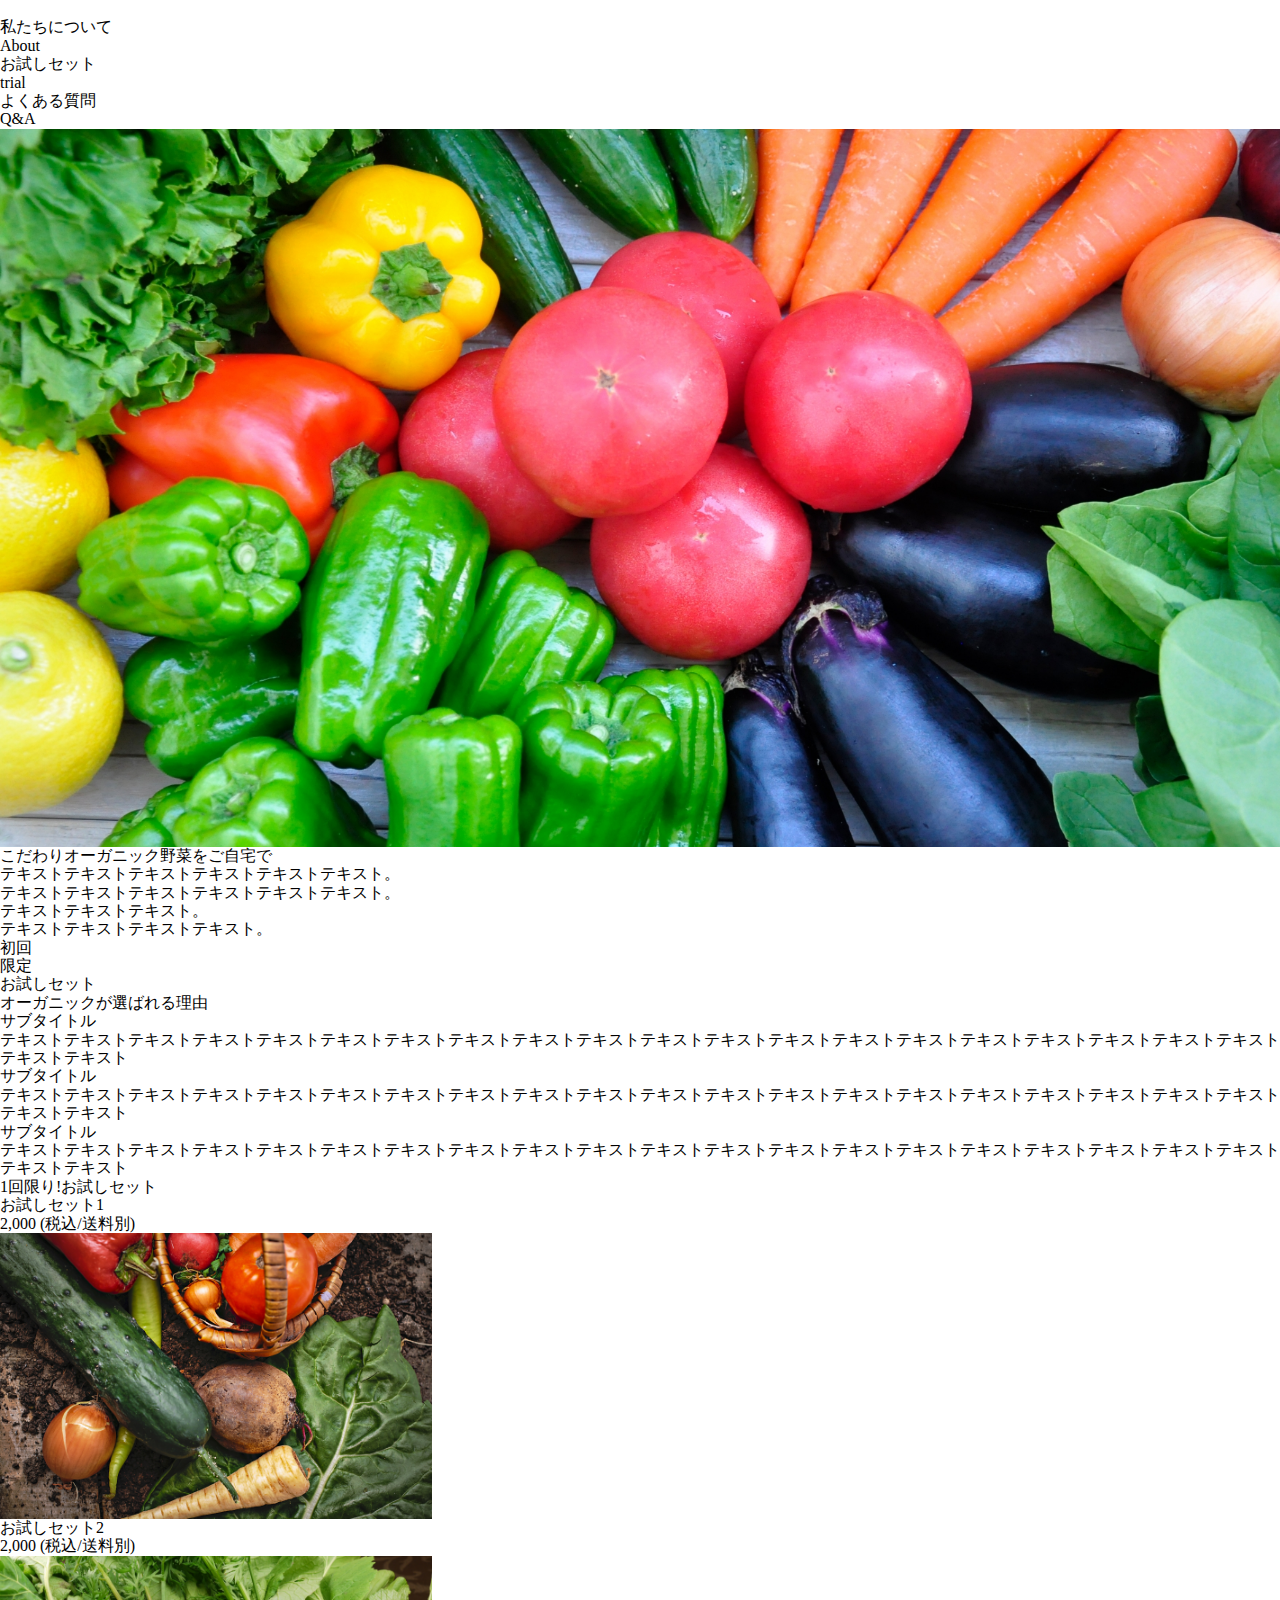
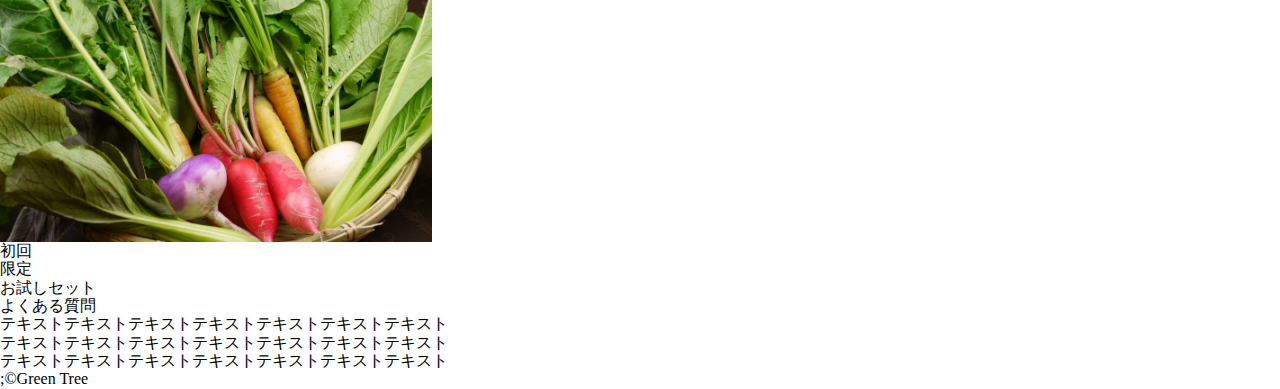
==== GREENTREE/index.html @ c0031278 "Revert "Revert "Revert "cssの大枠"""" ====
<!DOCTYPE html>
<html lang="ja">
<head>
  <meta charset="UTF-8">
  <meta name="viewport" content="width=device-width, initial-scale=1.0">
  <title>GREEN TREE</title>
  <link href="https://fonts.googleapis.com/css2?family=Noto+Serif+JP:wght@500;700&display=swap" rel="stylesheet">
  <link rel="icon" href="./img/favicon.ico">
  <link rel="stylesheet" href="css/reset.css">
  <link rel="stylesheet" href="css/style.css">
</head>
<body>
  <header>
    <div class="logo">
      <a href=""><img src="./img/favicon.ico" alt=""></a>
    </div>
    <nav class="header-nav">
      <ul>
        <li>
          <a href="">
            <p>私たちについて</p>
            <p>About</p>
        </a>
        </li>
        <li>
          <a href="">
            <p>お試しセット</p>
            <p>trial</p>
        </a>
        </li>
        <li>
          <a href="">
            <p>よくある質問</p>
            <p>Q&A</p>
        </a>
        </li>
      </ul>
    </nav>
  </header>
  <main>
    <section class="kv">
      <div class="kv-img">
        <img src="./img/kv.png" alt="">
        <h1>こだわりオーガニック野菜をご自宅で</h1>
      </div>
    </section>

    <section class="about">
      <p>テキストテキストテキストテキストテキストテキスト。
        <br>
        テキストテキストテキストテキストテキストテキスト。
        <br>
        テキストテキストテキスト。
        <br>
        テキストテキストテキストテキスト。
      </p>
      <div class="form-btn">
        <p>
          初回
          <br>
          限定
        </p>
        <p>
          お試しセット
        </p>
      </div>
    </section>

    <section class="detail">
      <h2 class="section-title">
        オーガニックが選ばれる理由
      </h2>
      <ol>
        <li>
          <h3>サブタイトル</h3>
          <p>テキストテキストテキストテキストテキストテキストテキストテキストテキストテキストテキストテキストテキストテキストテキストテキストテキストテキストテキストテキストテキストテキスト</p>
        </li>
        <li>
          <h3>サブタイトル</h3>
          <p>テキストテキストテキストテキストテキストテキストテキストテキストテキストテキストテキストテキストテキストテキストテキストテキストテキストテキストテキストテキストテキストテキスト</p>
        </li>
        <li>
          <h3>サブタイトル</h3>
          <p>テキストテキストテキストテキストテキストテキストテキストテキストテキストテキストテキストテキストテキストテキストテキストテキストテキストテキストテキストテキストテキストテキスト</p>
        </li>
      </ol>
    </section>

    <section class="trial">
      <h2 class="section-title">
        1回限り!お試しセット
      </h2>
      <ul>
        <li>
          <div>お試しセット1</div>
          <p>2,000 (税込/送料別)</p>
          <img src="./img/set.png" alt="">
        </li>
        <li>
          <div>お試しセット2</div>
          <p>2,000 (税込/送料別)</p>
          <img src="./img/set2.png" alt="">
        </li>
      </ul>
      <div class="form-btn">
        <p>
          初回
          <br>
          限定
        </p>
        <p>
          お試しセット
        </p>
      </div>

    </section>

    <section class="question">
      <h2 class="section-title">
        よくある質問
      </h2>
      <div class="contact">
        テキストテキストテキストテキストテキストテキストテキスト
      </div>
      <div class="contact">
        テキストテキストテキストテキストテキストテキストテキスト
      </div>
      <div class="contact">
        テキストテキストテキストテキストテキストテキストテキスト
      </div>

    </section>
  </main>
  <footer>
    <p>;&copyGreen Tree</p>
  </footer>

  <script src="js/script.js"></script>
</body>
</html>
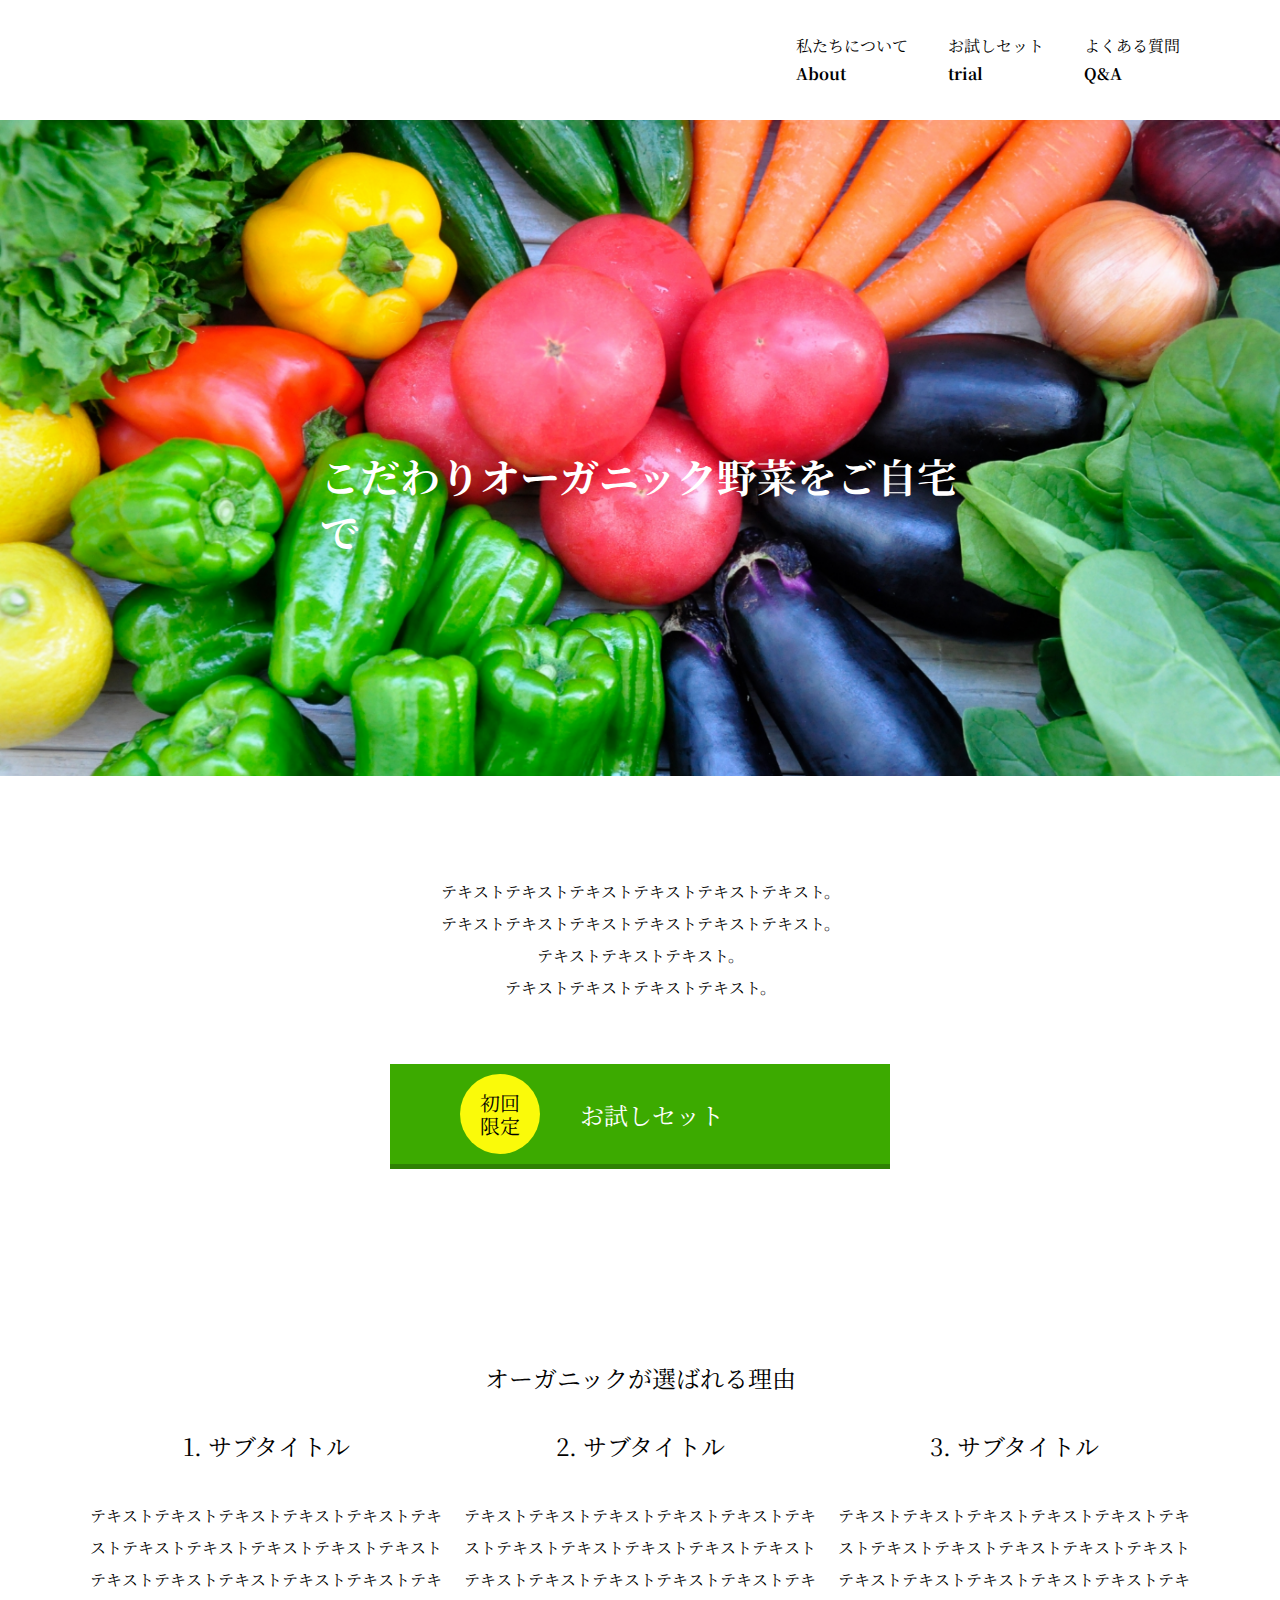
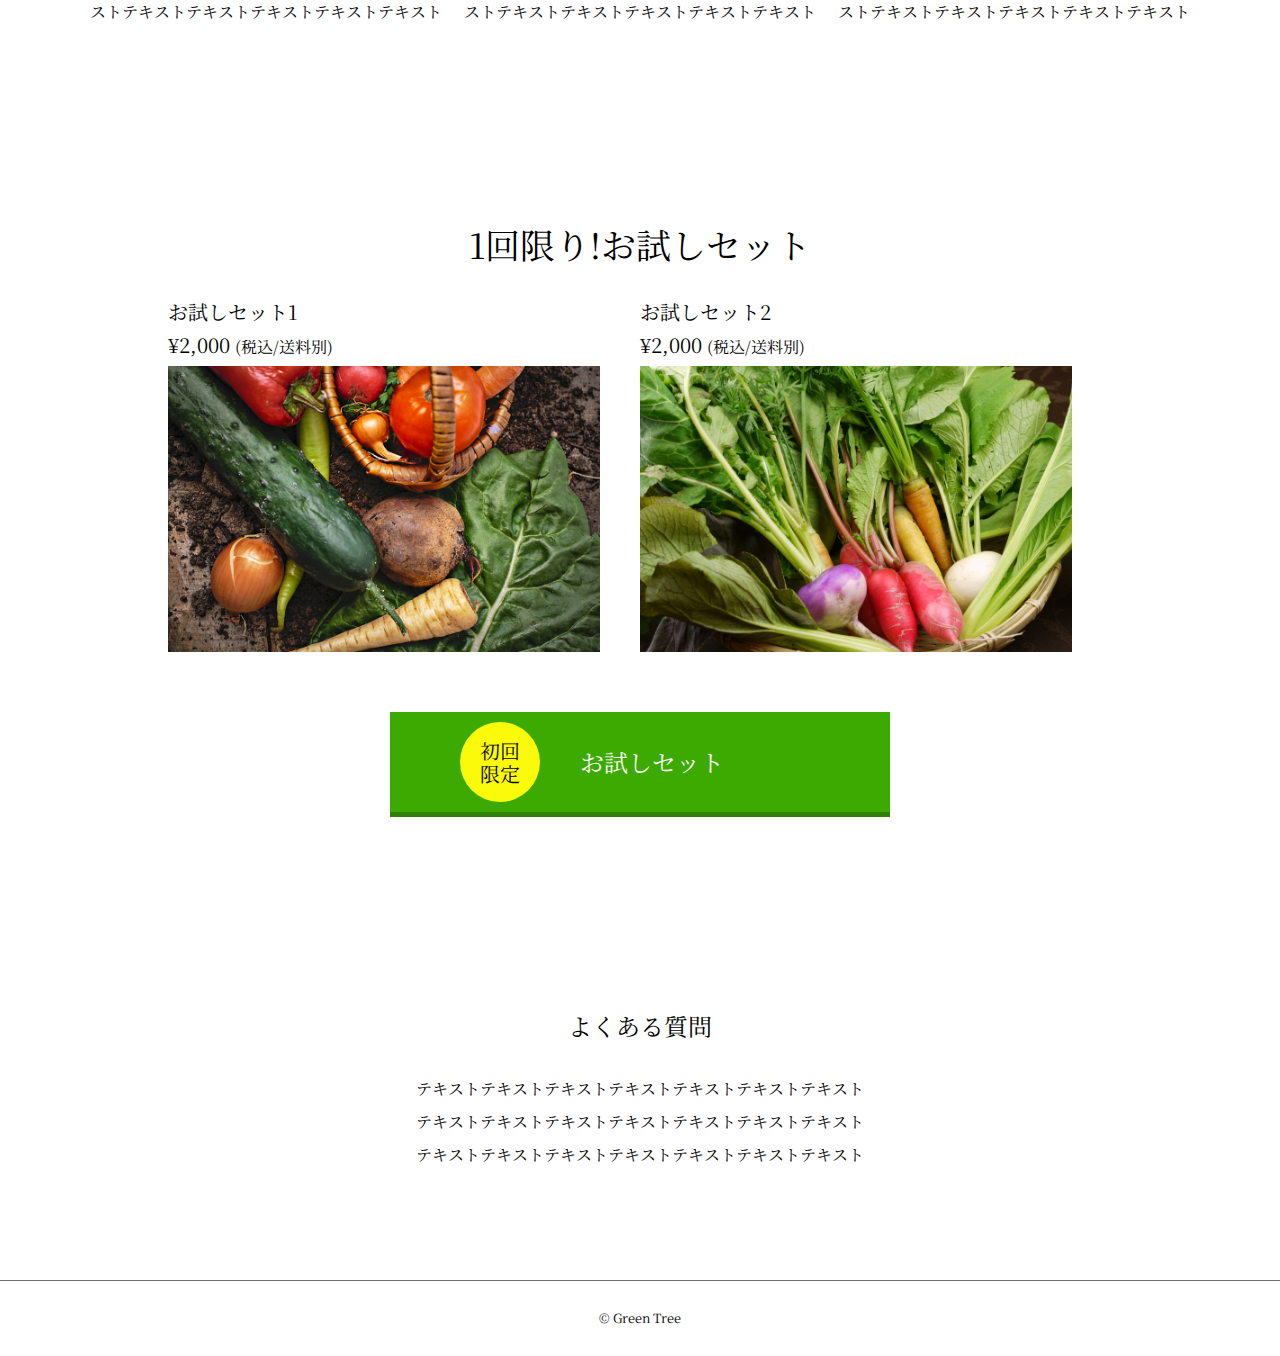
==== commit 1154bfae: "Revert "Revert "cssの大枠""" ====
--- a/GREENTREE/index.html
+++ b/GREENTREE/index.html
@@ -10,43 +10,47 @@
   <link rel="stylesheet" href="css/style.css">
 </head>
 <body>
-  <header>
-    <div class="logo">
-      <a href=""><img src="./img/favicon.ico" alt=""></a>
+  <header class="header" >
+    <div class="header-logo">
+      <a href="#"><img src="./img/favicon.ico" alt=""></a>
     </div>
     <nav class="header-nav">
-      <ul>
-        <li>
-          <a href="">
-            <p>私たちについて</p>
-            <p>About</p>
+      <ul class="header-nav-list">
+        <li class="header-nav-item">
+          <a href="#about">
+            <div class="header-nav-item-title">
+              私たちについて
+              <p>About</p>
+            </div>
+          </a>
+        </li>
+        <li class="header-nav-item">
+          <a href="#">
+            <div class="header-nav-item-title">
+              お試しセット
+              <p>trial</p>
+            </div>
         </a>
         </li>
-        <li>
+        <li class="header-nav-item">
           <a href="">
-            <p>お試しセット</p>
-            <p>trial</p>
-        </a>
-        </li>
-        <li>
-          <a href="">
-            <p>よくある質問</p>
-            <p>Q&A</p>
+            <div class="header-nav-item-title">
+              よくある質問
+              <p>Q&A</p>
+            </div>
         </a>
         </li>
       </ul>
     </nav>
   </header>
   <main>
-    <section class="kv">
-      <div class="kv-img">
-        <img src="./img/kv.png" alt="">
-        <h1>こだわりオーガニック野菜をご自宅で</h1>
-      </div>
-    </section>
+    <div class="kv">
+      <img src="./img/kv.png" alt="">
+      <h1>こだわりオーガニック野菜をご自宅で</h1>
+    </div>
 
     <section class="about">
-      <p>テキストテキストテキストテキストテキストテキスト。
+      <p class="about-text">テキストテキストテキストテキストテキストテキスト。
         <br>
         テキストテキストテキストテキストテキストテキスト。
         <br>
@@ -55,14 +59,16 @@
         テキストテキストテキストテキスト。
       </p>
       <div class="form-btn">
-        <p>
-          初回
-          <br>
-          限定
-        </p>
-        <p>
+        <div class="form-btn-circle">
+          <p>
+            初回
+            <br>
+            限定
+          </p>
+        </div>
+        <span>
           お試しセット
-        </p>
+        </span>
       </div>
     </section>
 
@@ -70,16 +76,16 @@
       <h2 class="section-title">
         オーガニックが選ばれる理由
       </h2>
-      <ol>
-        <li>
+      <ol class="detail-list">
+        <li class="detail-item">
           <h3>サブタイトル</h3>
           <p>テキストテキストテキストテキストテキストテキストテキストテキストテキストテキストテキストテキストテキストテキストテキストテキストテキストテキストテキストテキストテキストテキスト</p>
         </li>
-        <li>
+        <li class="detail-item">
           <h3>サブタイトル</h3>
           <p>テキストテキストテキストテキストテキストテキストテキストテキストテキストテキストテキストテキストテキストテキストテキストテキストテキストテキストテキストテキストテキストテキスト</p>
         </li>
-        <li>
+        <li class="detail-item">
           <h3>サブタイトル</h3>
           <p>テキストテキストテキストテキストテキストテキストテキストテキストテキストテキストテキストテキストテキストテキストテキストテキストテキストテキストテキストテキストテキストテキスト</p>
         </li>
@@ -90,27 +96,29 @@
       <h2 class="section-title">
         1回限り!お試しセット
       </h2>
-      <ul>
-        <li>
+      <ul class="trial-list">
+        <li class="trial-item">
           <div>お試しセット1</div>
-          <p>2,000 (税込/送料別)</p>
+          <p>2,000 <span>(税込/送料別)</span></p>
           <img src="./img/set.png" alt="">
         </li>
-        <li>
+        <li class="trial-item">
           <div>お試しセット2</div>
-          <p>2,000 (税込/送料別)</p>
+          <p>2,000 <span>(税込/送料別)</span></p>
           <img src="./img/set2.png" alt="">
         </li>
       </ul>
       <div class="form-btn">
-        <p>
-          初回
-          <br>
-          限定
-        </p>
-        <p>
+        <div class="form-btn-circle">
+          <p>
+            初回
+            <br>
+            限定
+          </p>
+        </div>
+        <span>
           お試しセット
-        </p>
+        </span>
       </div>
 
     </section>
@@ -119,20 +127,20 @@
       <h2 class="section-title">
         よくある質問
       </h2>
-      <div class="contact">
+      <div class="question-contact">
         テキストテキストテキストテキストテキストテキストテキスト
       </div>
-      <div class="contact">
+      <div class="question-contact">
         テキストテキストテキストテキストテキストテキストテキスト
       </div>
-      <div class="contact">
+      <div class="question-contact">
         テキストテキストテキストテキストテキストテキストテキスト
       </div>
 
     </section>
   </main>
-  <footer>
-    <p>;&copyGreen Tree</p>
+  <footer class="footer">
+    <small class="footer-copy">&copy; Green Tree</small>
   </footer>
 
   <script src="js/script.js"></script>
--- a/GREENTREE/css/style.css
+++ b/GREENTREE/css/style.css
@@ -0,0 +1,205 @@
+* {
+  box-sizing: border-box;
+}
+
+html {
+font-size: 62.5%;
+}
+
+body {
+  font-size: 1.6rem;
+  font-family: 'Noto Serif JP', serif;
+}
+
+h1 {
+  font-size: 40px;
+  font-weight: 700;
+}
+
+h2,h3 {
+  font-size: 24px;
+}
+
+img {
+  width: 100%;
+  vertical-align: bottom;
+}
+
+a:hover {
+    transition: 0.5s ;
+}
+
+header, .kv {
+  width: 100vw;
+}
+
+section {
+  max-width: 1140px;
+  padding: 0 20px 100px;
+  margin: 0 auto;
+}
+
+.section-title {
+  margin: 100px auto 40px;
+  font-size: 2.4rem;
+  text-align: center;
+}
+
+/* ヘッダー */
+
+.header {
+  /* position: fixed; */
+  top: 0;
+  left: 0;
+  z-index: 10;
+  background-color: #fff;
+  display: flex;
+  justify-content: space-between;
+  align-items: center;
+  height: 120px;
+  padding: 0 60px;
+}
+
+.header-logo {
+  width: 5%;
+}
+
+.header-nav-list {
+  display: flex;
+}
+
+.header-nav-item {
+  margin-right: 40px;
+  text-align: left;
+}
+
+.header-nav-item-title p {
+  margin-top: 10px;
+  font-weight: 700;
+}
+
+/* kv */
+
+.kv {
+  position: relative;
+}
+
+.kv h1 {
+position: absolute;
+top: 50%;
+left: 50%;
+transform: translate(-50%);
+color: #FFFFFF;
+line-height: 5.5rem;
+}
+
+/* About */
+
+.about-text {
+  margin: 100px 0 0 0;
+  text-align: center;
+  line-height: 32px;
+}
+
+.form-btn {
+  display: flex;
+  align-items: center;
+  width: 500px;
+  height: 100px;
+  margin: 60px auto 0;
+  background-color: #3CAA00;
+  box-shadow: 0px 5px 0px #2F8103;
+}
+
+
+.form-btn-circle {
+  position: relative;
+  width: 80px;
+  height: 80px;
+  border-radius: 50%;
+  background-color: #FAFA0A;
+  margin: 0 40px 0 70px;
+}
+
+.form-btn-circle p {
+  font-size: 20px;
+  position: absolute;
+  top: 50%;
+  left: 0;
+  width: 80px;
+  transform: translateY(-50%);
+  text-align: center;
+}
+
+.form-btn span {
+  color: #FFFFFF;
+  font-size: 2.4rem;
+}
+
+/* detail  */
+
+.detail-list {
+  display: flex;
+  justify-content: space-between;
+  list-style-type: decimal;
+  font-size: 2.4rem;
+  list-style-position: inside;
+}
+
+.detail-item h3 {
+  display: inline-block;
+}
+
+.detail-item {
+  width: 32%;
+  text-align: center;
+}
+
+.detail-item p {
+  font-size: 1.6rem;
+  line-height: 3.2rem;
+  margin-top: 40px;
+}
+
+/* trial  */
+
+.trial h2 {
+  font-size: 3.5rem;
+  line-height: 3.2rem;
+}
+
+.trial-list {
+  display: flex;
+  justify-content: center;
+}
+
+.trial-item {
+  margin-right: 40px;
+  font-size: 2.0rem;
+}
+.trial-item p {
+  margin: 10px 0 10px;
+}
+
+.trial-item p::before {
+  content:"\0a5";
+}
+
+.trial-item span {
+  font-size: 1.6rem;
+}
+
+.question-contact {
+  margin: 15px auto;
+  text-align: center;
+}
+
+/* フッター */
+
+.footer-copy  {
+  display: block;
+  border-top: 1px solid #707070;
+  text-align: center;
+  padding: 30px 0;
+}
+
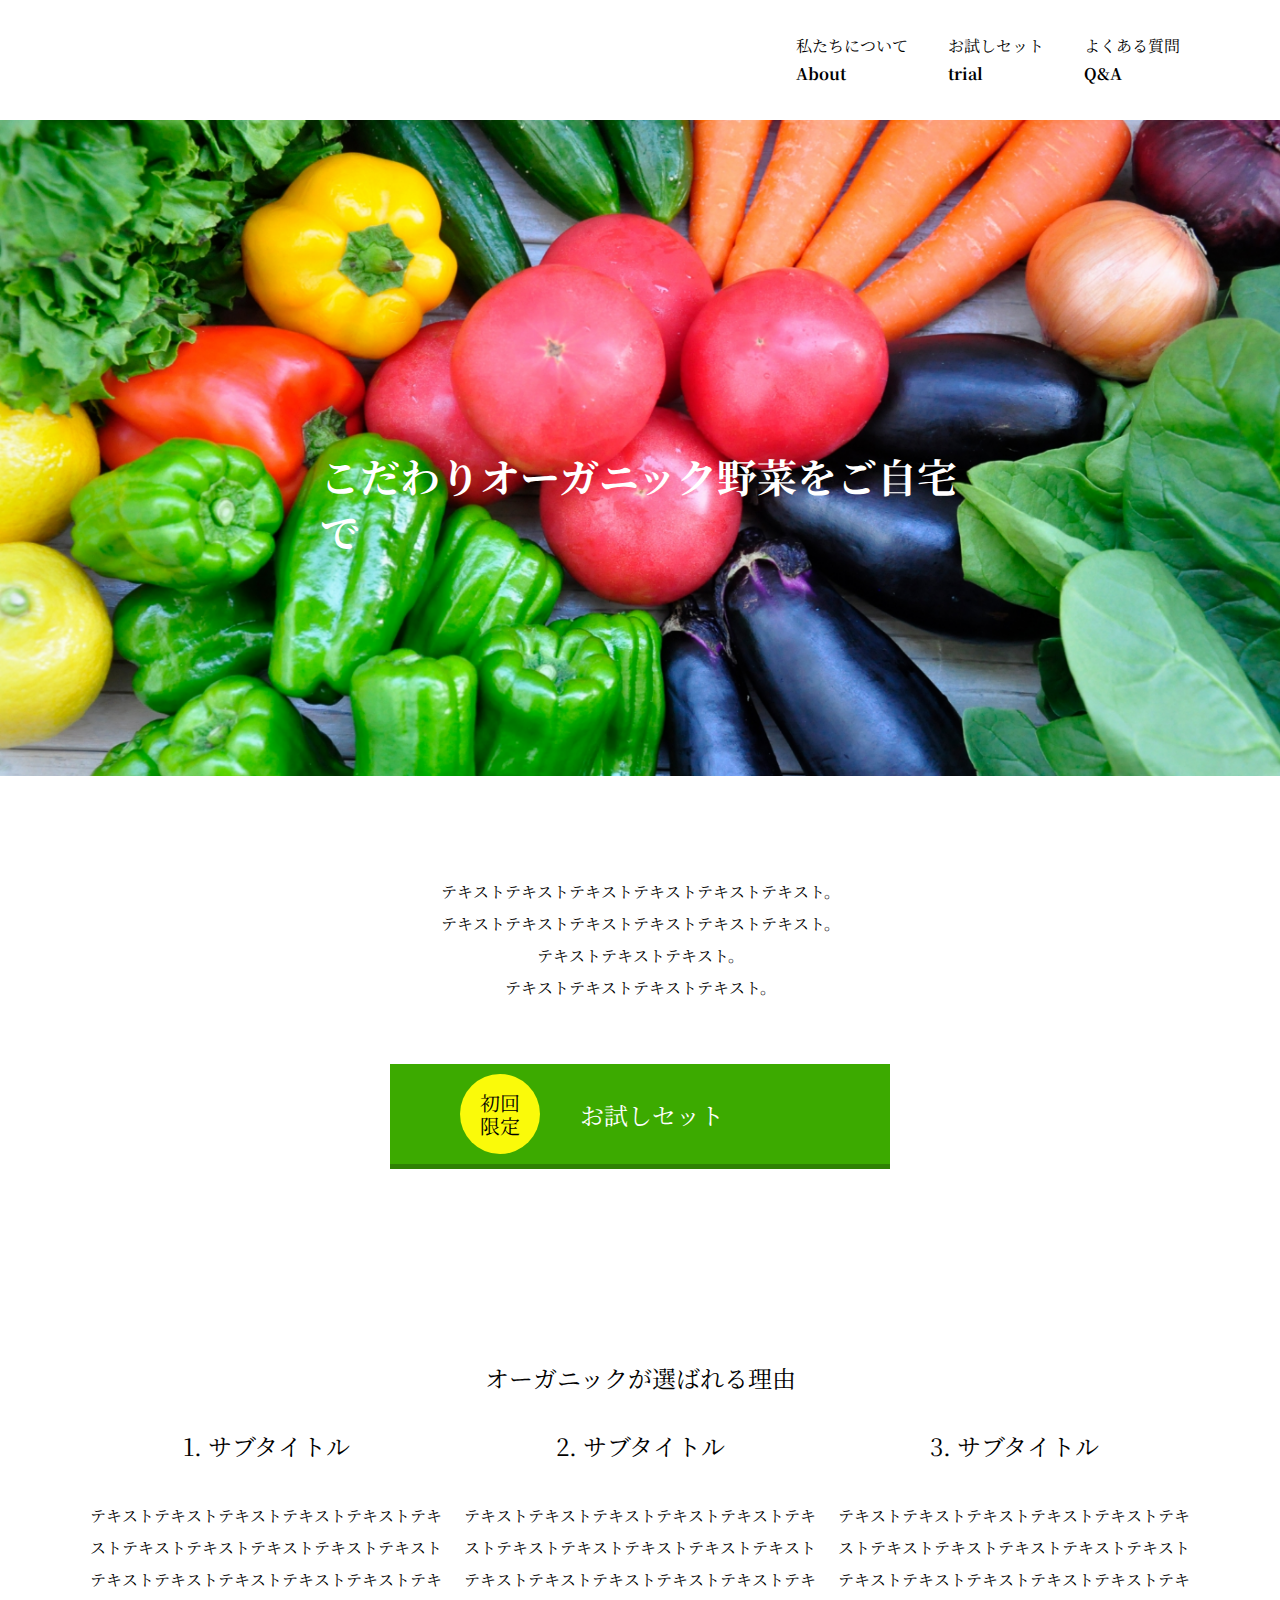
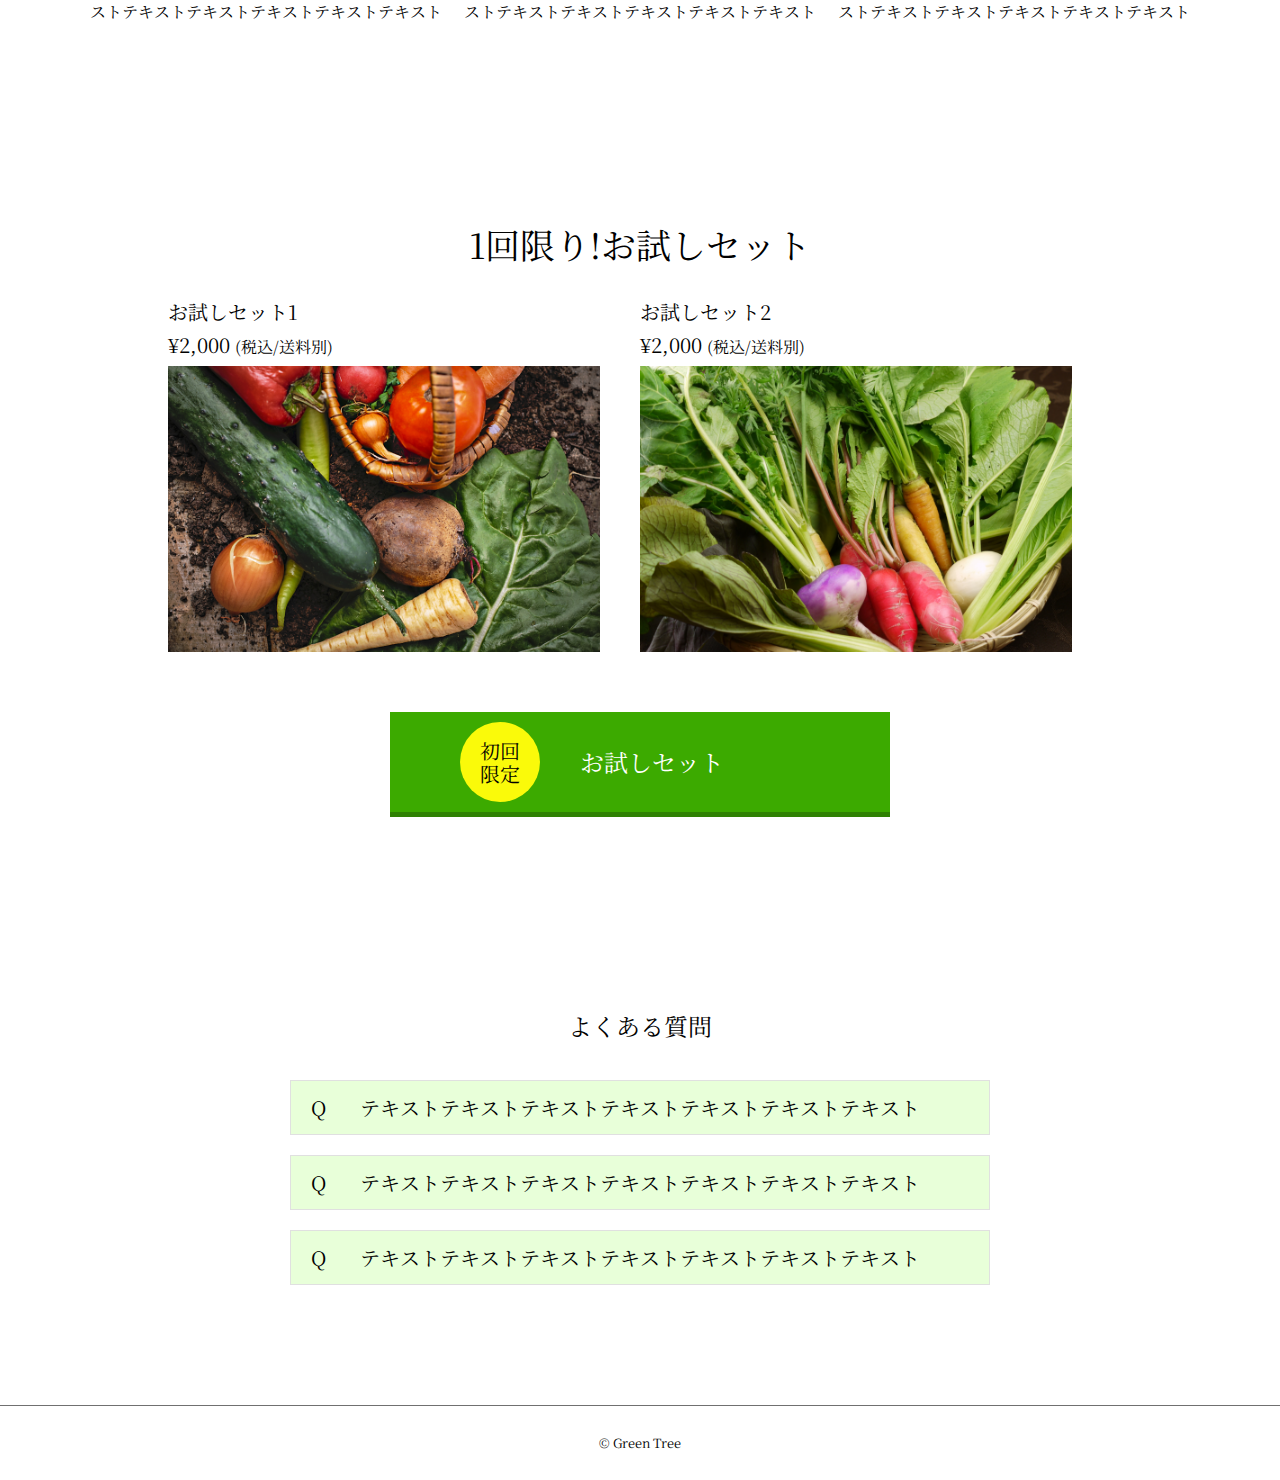
==== commit 105c68b0: "アコーディオンメニュー(メッセージの開閉）" ====
--- a/GREENTREE/index.html
+++ b/GREENTREE/index.html
@@ -127,22 +127,39 @@
       <h2 class="section-title">
         よくある質問
       </h2>
-      <div class="question-contact">
-        テキストテキストテキストテキストテキストテキストテキスト
-      </div>
-      <div class="question-contact">
-        テキストテキストテキストテキストテキストテキストテキスト
-      </div>
-      <div class="question-contact">
-        テキストテキストテキストテキストテキストテキストテキスト
-      </div>
-
+      <ul class="question-list">
+        <li>
+          <h3 class="question-contact">
+            テキストテキストテキストテキストテキストテキストテキスト
+          </h3>
+          <div class="question-contact-answer">
+            <p>テキストテキストテキストテキストテキストテキストテキストテキスト</p>
+          </div>
+        </li>
+        <li>
+          <h3 class="question-contact">
+            テキストテキストテキストテキストテキストテキストテキスト
+          </h3>
+          <div class="question-contact-answer">
+            <p>テキストテキストテキストテキストテキストテキストテキストテキスト</p>
+          </div>
+        </li>
+        <li>
+          <h3 class="question-contact">
+            テキストテキストテキストテキストテキストテキストテキスト
+          </h3>
+          <div class="question-contact-answer">
+            <p>テキストテキストテキストテキストテキストテキストテキストテキスト</p>
+          </div>
+        </li>
+      </ul>
+      
     </section>
   </main>
   <footer class="footer">
     <small class="footer-copy">&copy; Green Tree</small>
   </footer>
-
+  <script src="./js/jquery-3.7.1.min.js"></script>
   <script src="js/script.js"></script>
 </body>
 </html>--- a/GREENTREE/css/style.css
+++ b/GREENTREE/css/style.css
@@ -189,10 +189,42 @@
   font-size: 1.6rem;
 }
 
+/* Q＆A */
+.question-list li {
+  width: 700px;
+  padding: 15px 20px;
+  margin: 20px auto;
+  text-align: center;
+  border: 1px solid #E0E0E0;
+  background-color: #E8FFD9;
+  position: relative;
+}
+
 .question-contact {
-  margin: 15px auto;
-  text-align: center;
-}
+  font-size: 20px;
+}
+
+.question-contact:before {
+content:"Q";
+position: absolute;
+left: 20px;
+}
+
+.question-contact-answer {
+  display: none;
+  margin: 20px auto 0;
+  font-size: 16px;
+}
+
+.question-contact-answer:before {
+  content:"A";
+  position: absolute;
+  left: 20px;
+  font-size: 20px;
+  }
+
+/* アコーディオンメニュー */
+
 
 /* フッター */
 
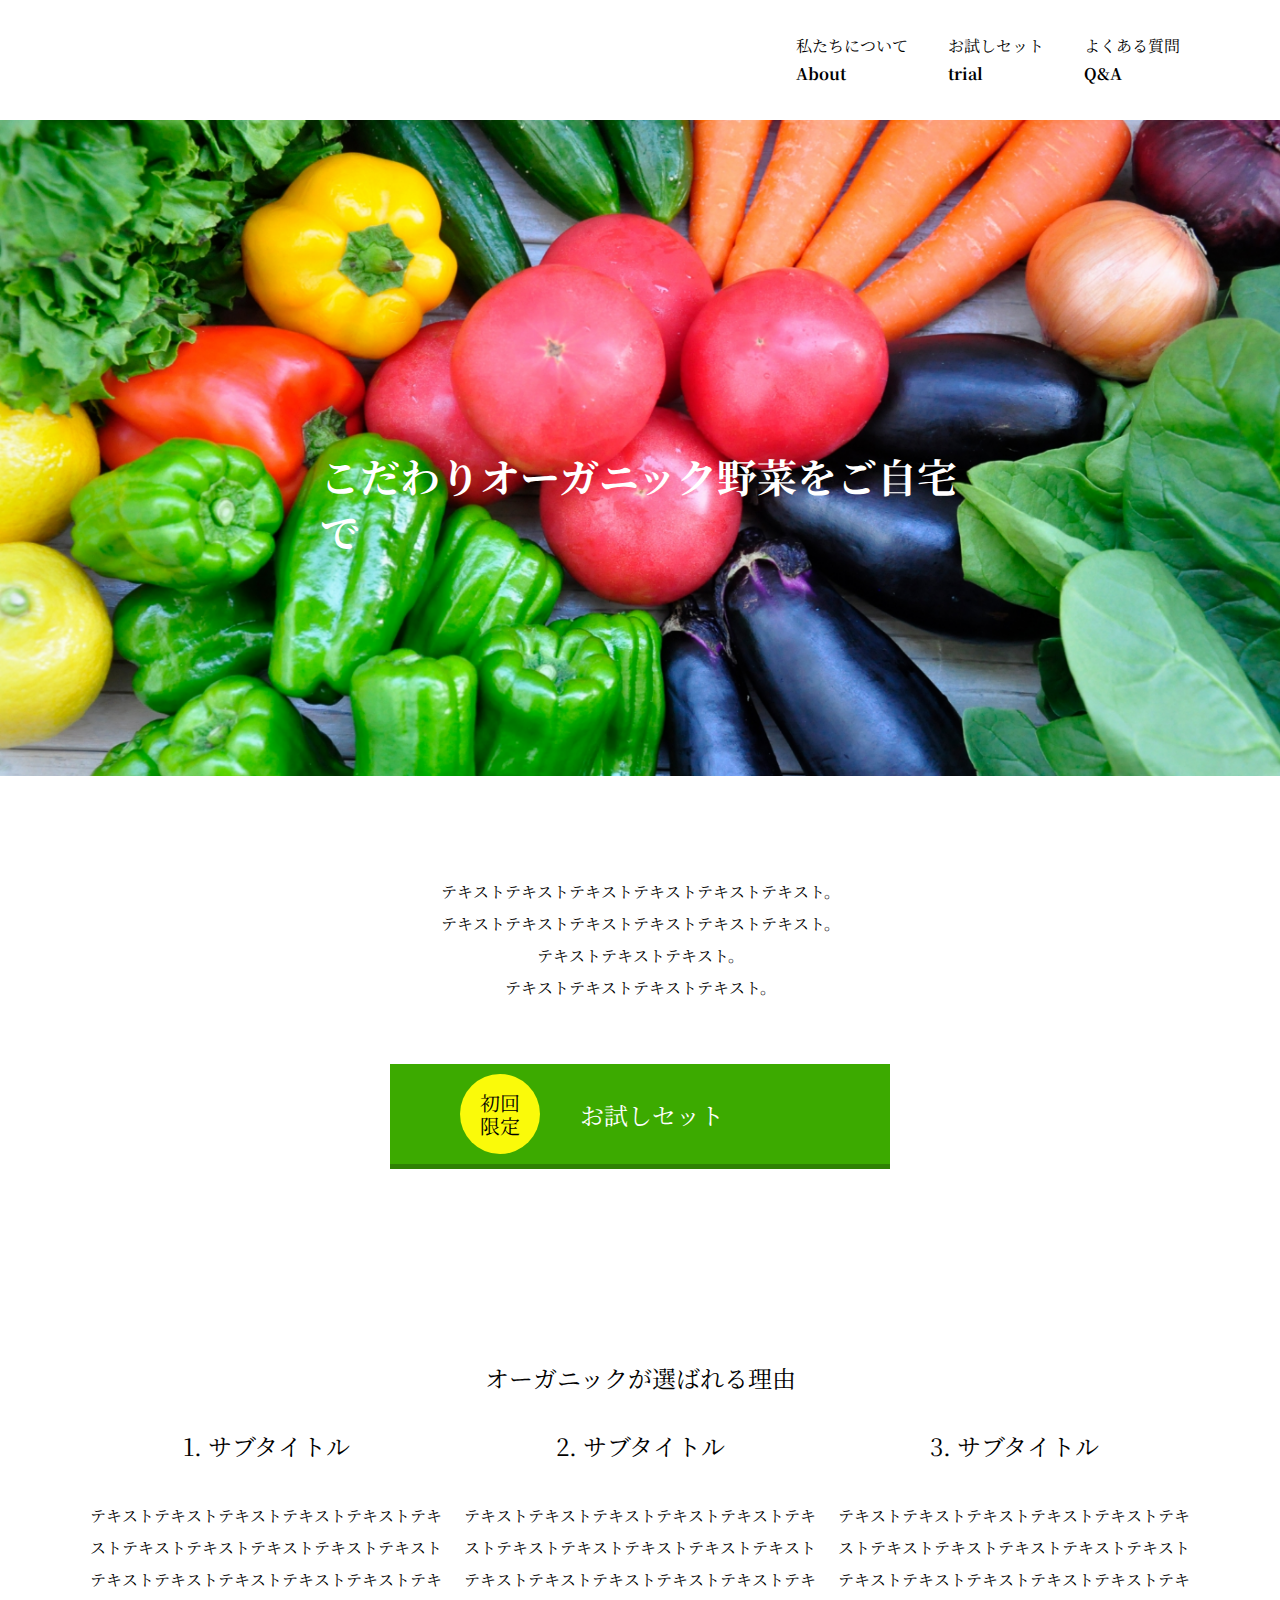
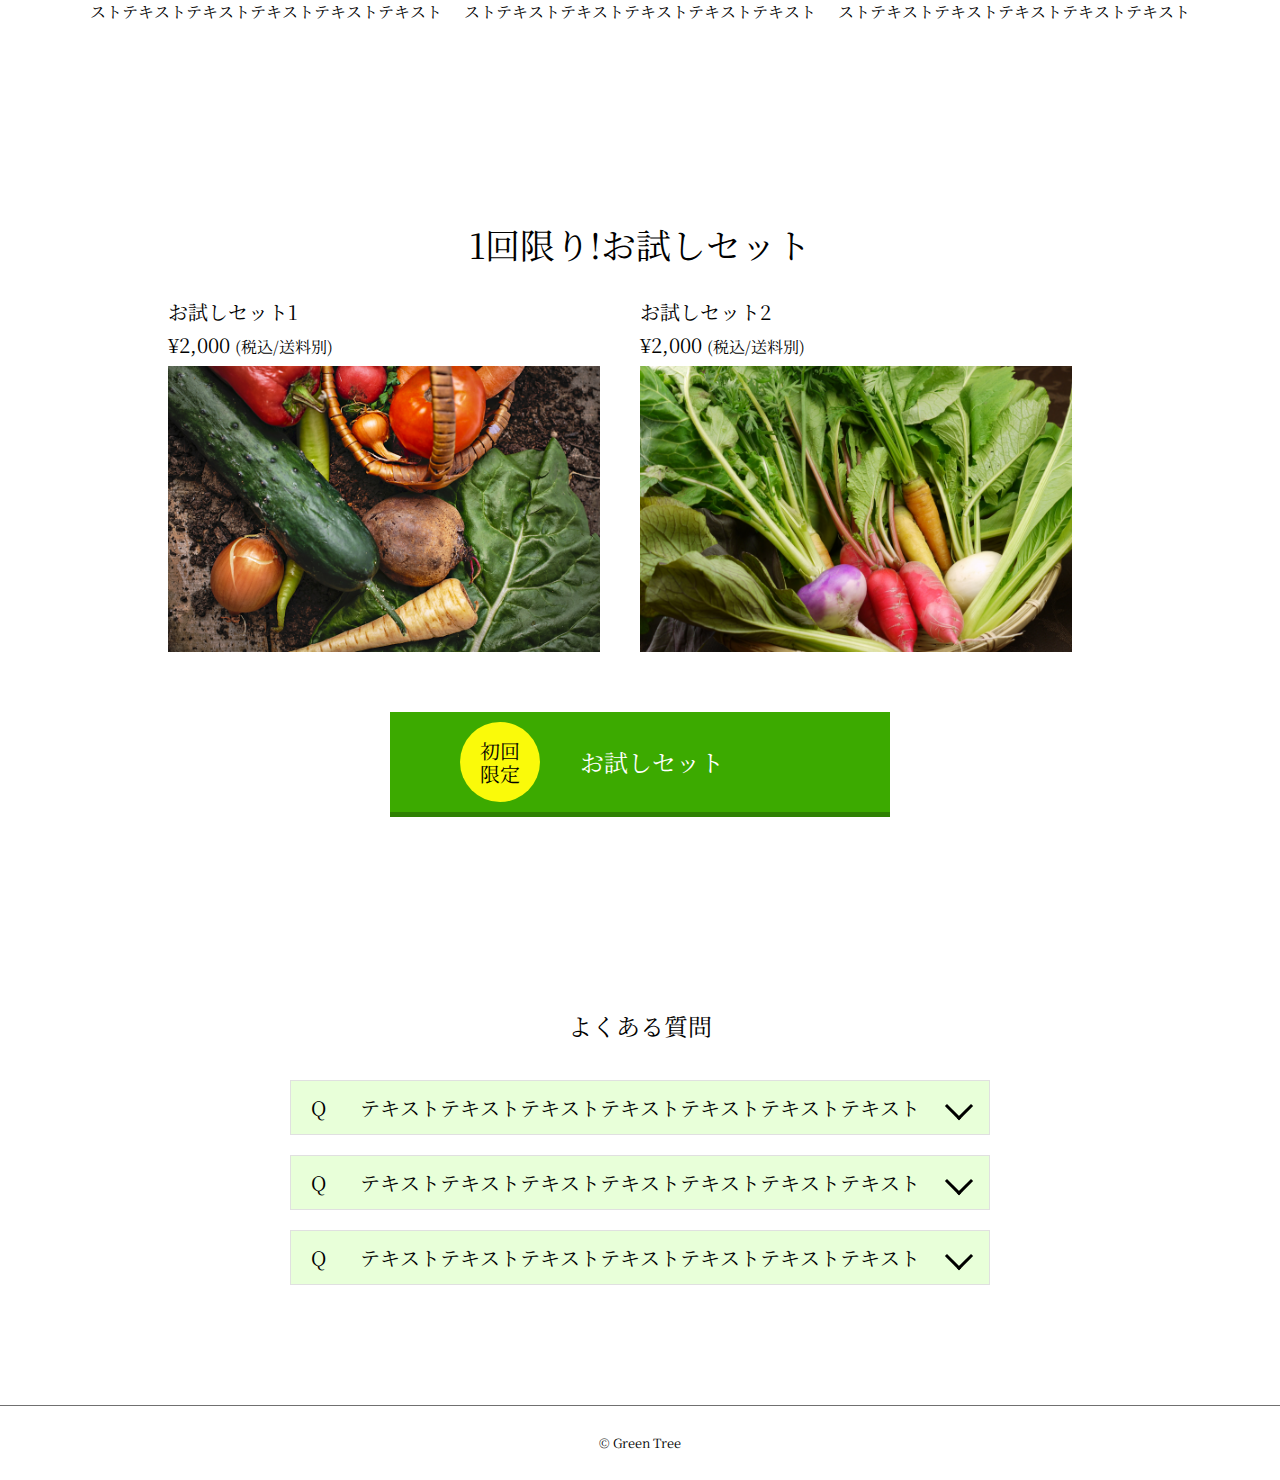
==== commit 3f79826a: "swiperの準備" ====
--- a/GREENTREE/index.html
+++ b/GREENTREE/index.html
@@ -7,6 +7,7 @@
   <link href="https://fonts.googleapis.com/css2?family=Noto+Serif+JP:wght@500;700&display=swap" rel="stylesheet">
   <link rel="icon" href="./img/favicon.ico">
   <link rel="stylesheet" href="css/reset.css">
+  <link rel="stylesheet" href="./css/swiper-bundle.min.css">
   <link rel="stylesheet" href="css/style.css">
 </head>
 <body>
@@ -160,6 +161,7 @@
     <small class="footer-copy">&copy; Green Tree</small>
   </footer>
   <script src="./js/jquery-3.7.1.min.js"></script>
+  <script src="./js/swiper-bundle.min.js"></script>
   <script src="js/script.js"></script>
 </body>
 </html>--- a/GREENTREE/css/style.css
+++ b/GREENTREE/css/style.css
@@ -223,7 +223,27 @@
   font-size: 20px;
   }
 
-/* アコーディオンメニュー */
+/* 矢印 */
+
+.question-contact:after {
+  position: absolute;
+  content:"";
+  top: 15px;
+  right: 20px;
+  border-top: solid 3px #000000;
+  border-right: solid 3px #000000;
+  transform: rotate(135deg);
+  transition-duration: 0.5s;
+  width: 20px;
+  height: 20px;
+}
+
+.question-contact.open:after {
+  top: 20px;
+  right: 20px;
+  transform: rotate(-45deg);
+}
+
 
 
 /* フッター */
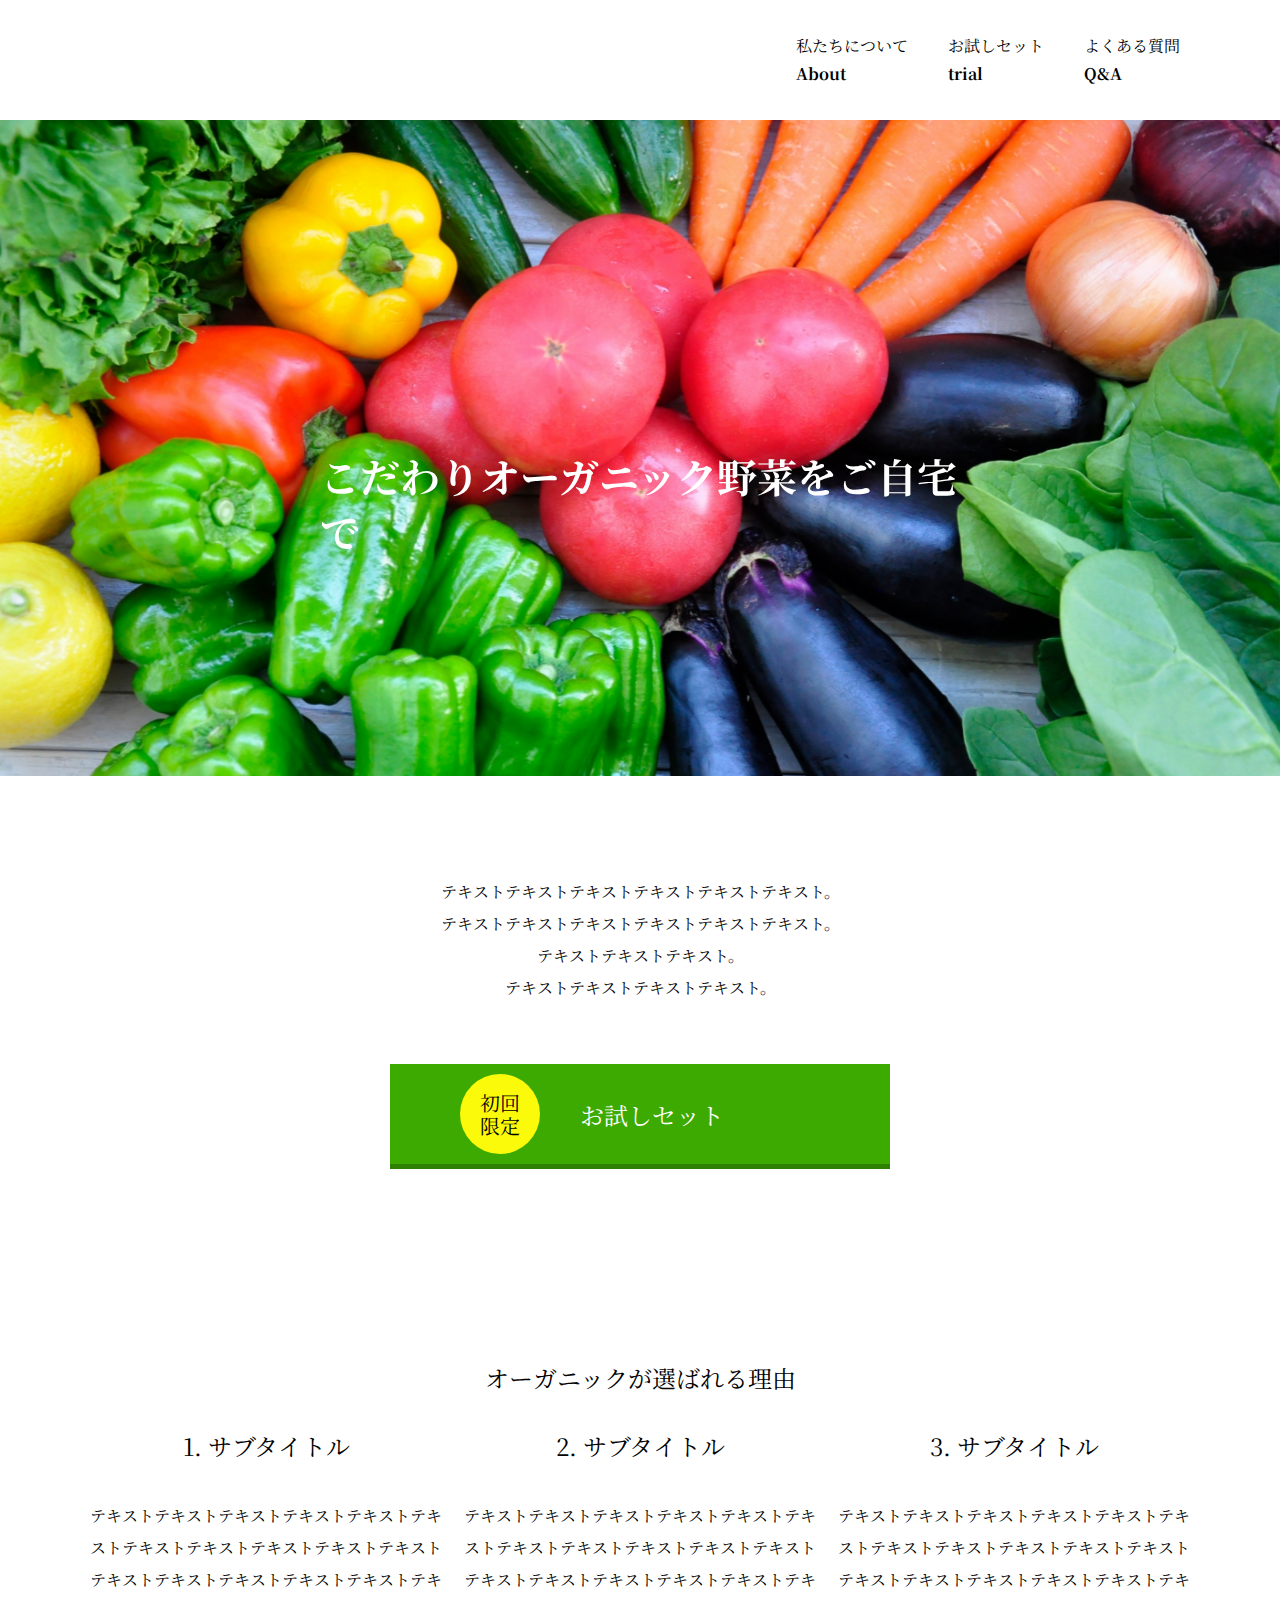
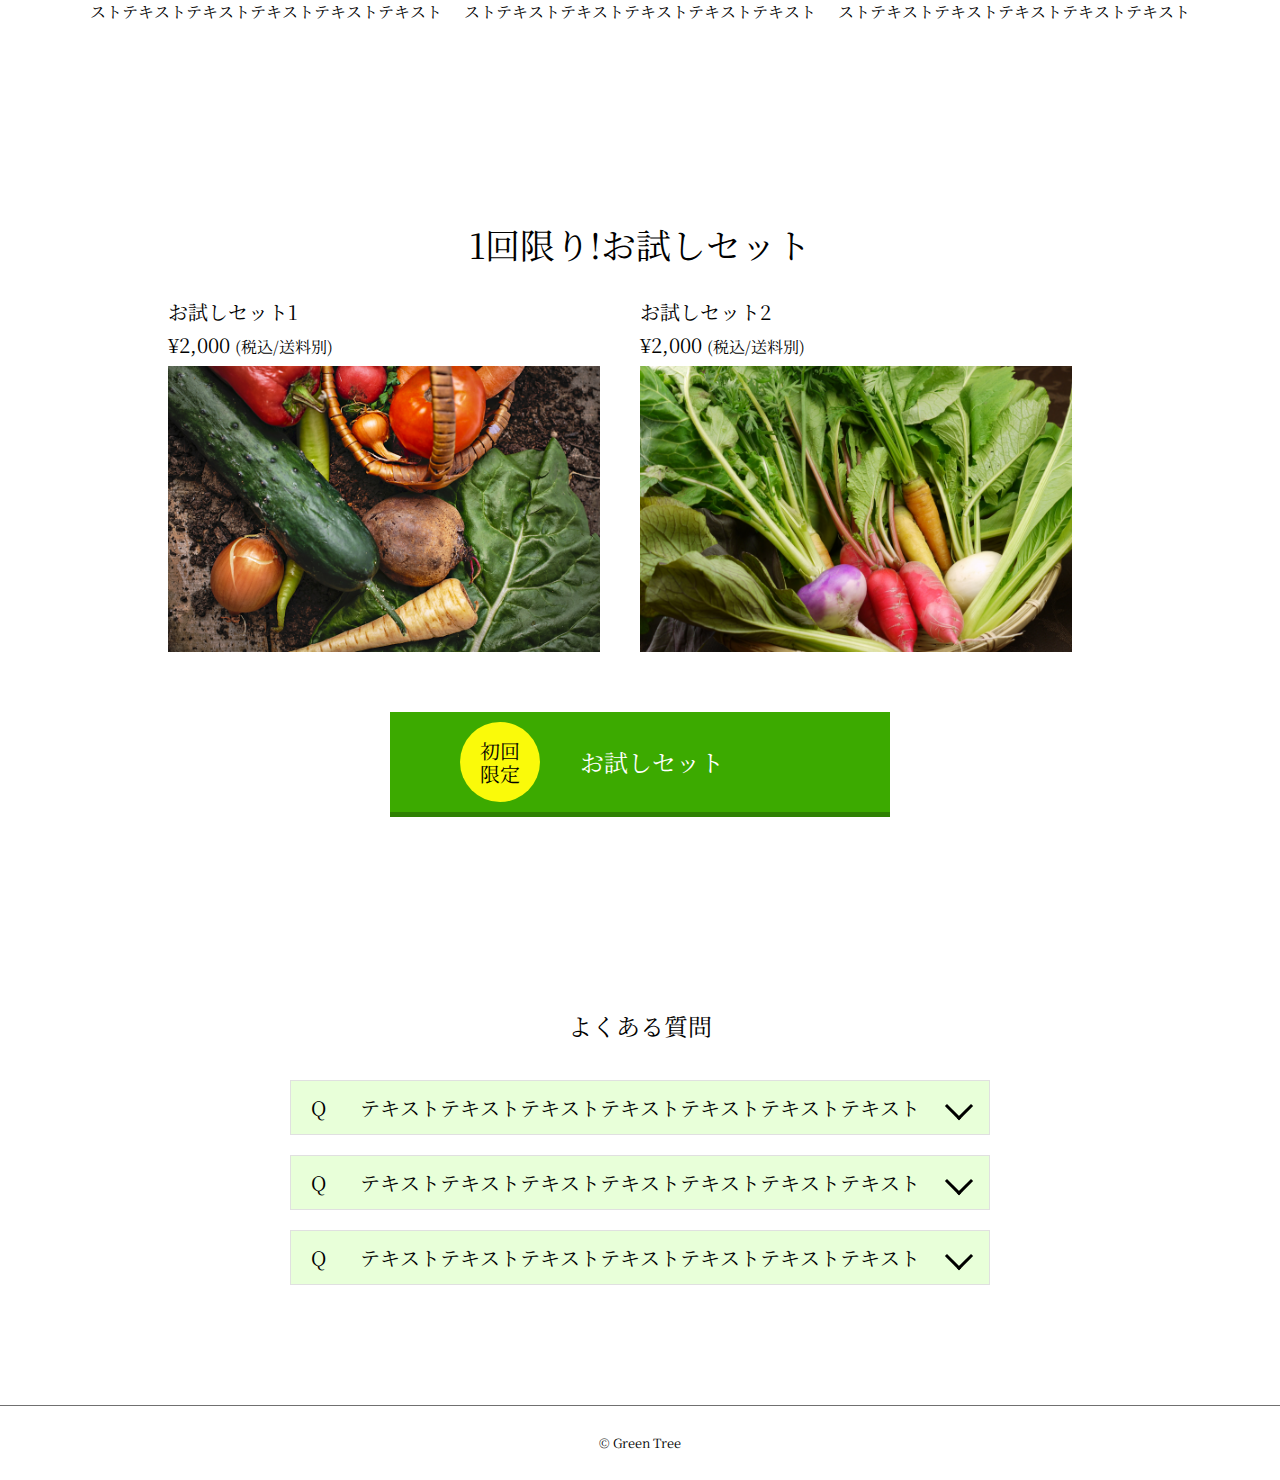
==== commit 778fa4cd: "swiperとアニメーションを使って画像を フェードで切り替わる様に設定" ====
--- a/GREENTREE/index.html
+++ b/GREENTREE/index.html
@@ -46,7 +46,25 @@
   </header>
   <main>
     <div class="kv">
-      <img src="./img/kv.png" alt="">
+      <div class="swiper">
+        <div class="swiper-wrapper">
+          <div class="swiper-slide">
+            <div class="swiper-img">
+              <img src="./img/kv.png" alt="" />
+            </div>
+          </div>
+          <div class="swiper-slide">
+            <div class="swiper-img">
+              <img src="./img/kv2.png" alt="" />
+            </div>
+          </div>
+          <div class="swiper-slide">
+            <div class="swiper-img">
+              <img src="./img/kv3.png" alt="" />
+            </div>
+          </div>
+        </div>
+      </div>
       <h1>こだわりオーガニック野菜をご自宅で</h1>
     </div>
 
--- a/GREENTREE/css/style.css
+++ b/GREENTREE/css/style.css
@@ -91,6 +91,31 @@
 transform: translate(-50%);
 color: #FFFFFF;
 line-height: 5.5rem;
+z-index: 1;
+}
+
+/* swiperとアニメーションを使って画像をフェードで切り替え */
+.swiper-slide img {
+  height: auto;
+  width: 100%;
+}
+
+@keyframes zoomUp {
+  0% {
+    transform: scale(1);
+  }
+  100% {
+    transform: scale(1.15);
+  }
+}
+.swiper-slide-active .swiper-img,
+.swiper-slide-duplicate-active .swiper-img,
+.swiper-slide-prev .swiper-img {
+  animation: zoomUp 7s linear 0s normal both;
+}
+.swiper-slide img {
+  height: auto;
+  width: 100%;
 }
 
 /* About */
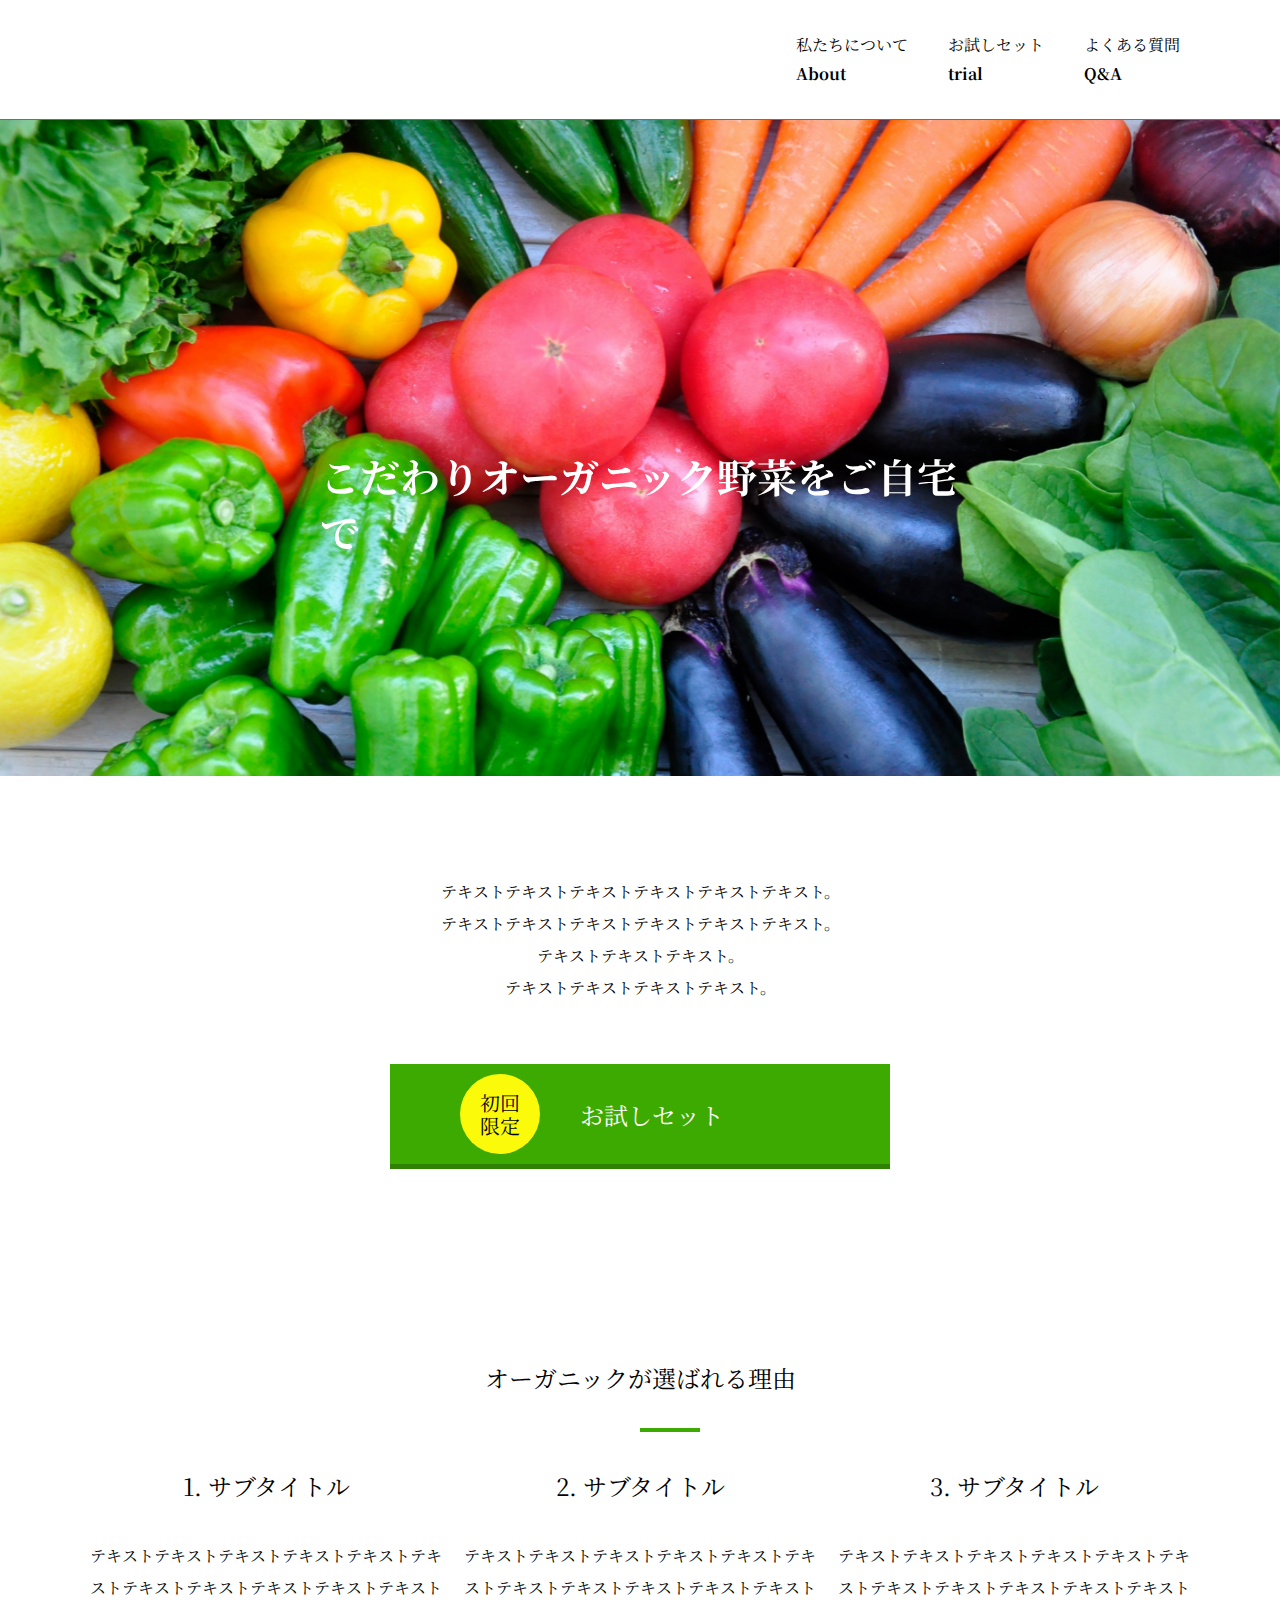
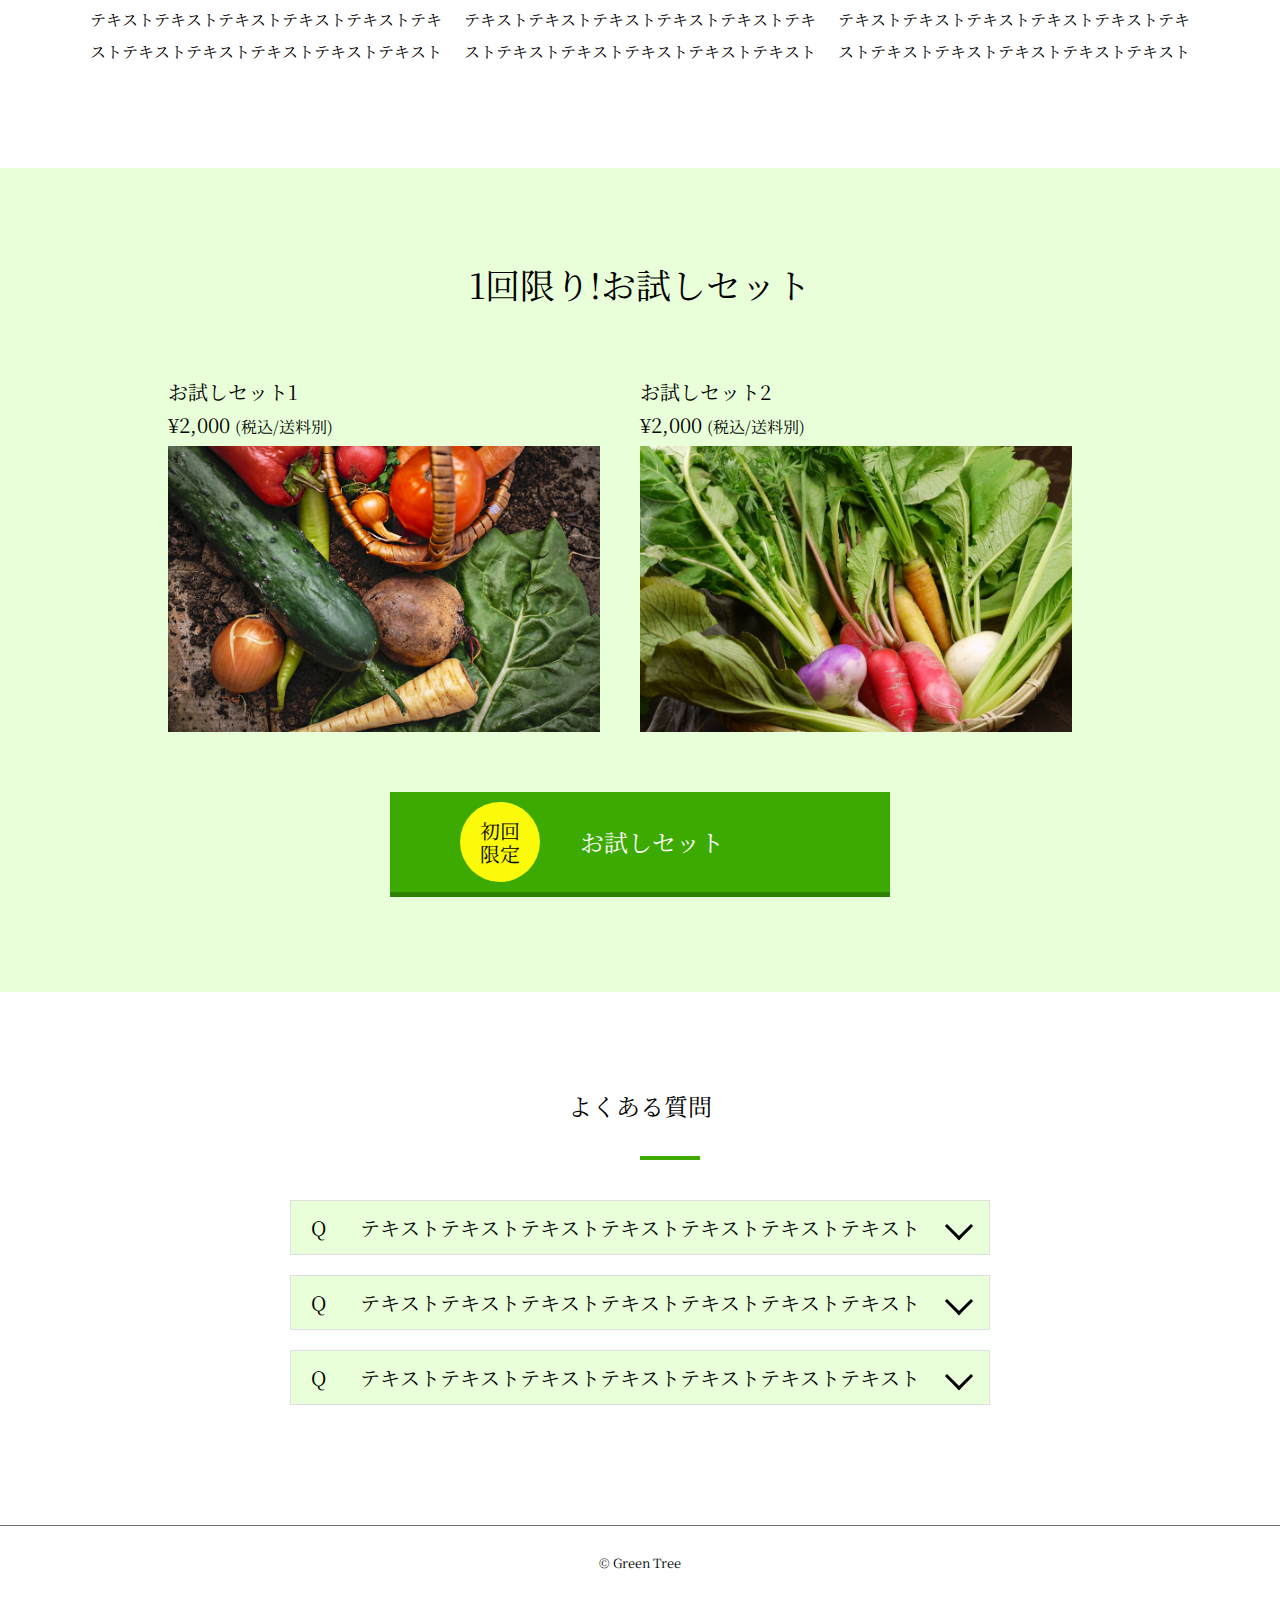
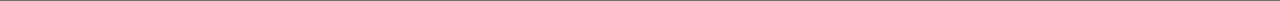
==== commit 11cee336: "擬似要素でアンダーラインと調整" ====
--- a/GREENTREE/index.html
+++ b/GREENTREE/index.html
@@ -26,7 +26,7 @@
           </a>
         </li>
         <li class="header-nav-item">
-          <a href="#">
+          <a href="#trial">
             <div class="header-nav-item-title">
               お試しセット
               <p>trial</p>
@@ -34,7 +34,7 @@
         </a>
         </li>
         <li class="header-nav-item">
-          <a href="">
+          <a href="#question">
             <div class="header-nav-item-title">
               よくある質問
               <p>Q&A</p>
@@ -68,7 +68,7 @@
       <h1>こだわりオーガニック野菜をご自宅で</h1>
     </div>
 
-    <section class="about">
+    <section class="about" id="about">
       <p class="about-text">テキストテキストテキストテキストテキストテキスト。
         <br>
         テキストテキストテキストテキストテキストテキスト。
@@ -111,38 +111,39 @@
       </ol>
     </section>
 
-    <section class="trial">
-      <h2 class="section-title">
-        1回限り!お試しセット
-      </h2>
-      <ul class="trial-list">
-        <li class="trial-item">
-          <div>お試しセット1</div>
-          <p>2,000 <span>(税込/送料別)</span></p>
-          <img src="./img/set.png" alt="">
-        </li>
-        <li class="trial-item">
-          <div>お試しセット2</div>
-          <p>2,000 <span>(税込/送料別)</span></p>
-          <img src="./img/set2.png" alt="">
-        </li>
-      </ul>
-      <div class="form-btn">
-        <div class="form-btn-circle">
-          <p>
-            初回
-            <br>
-            限定
-          </p>
+    <section class="trial" id="trial">
+      <div class="trial-wrapper">
+        <h2 class="section-title">
+          1回限り!お試しセット
+        </h2>
+        <ul class="trial-list">
+          <li class="trial-item">
+            <div>お試しセット1</div>
+            <p>2,000 <span>(税込/送料別)</span></p>
+            <img src="./img/set.png" alt="">
+          </li>
+          <li class="trial-item">
+            <div>お試しセット2</div>
+            <p>2,000 <span>(税込/送料別)</span></p>
+            <img src="./img/set2.png" alt="">
+          </li>
+        </ul>
+        <div class="form-btn">
+          <div class="form-btn-circle">
+            <p>
+              初回
+              <br>
+              限定
+            </p>
+          </div>
+          <span>
+            お試しセット
+          </span>
         </div>
-        <span>
-          お試しセット
-        </span>
       </div>
-
     </section>
 
-    <section class="question">
+    <section class="question" id="question">
       <h2 class="section-title">
         よくある質問
       </h2>
--- a/GREENTREE/css/style.css
+++ b/GREENTREE/css/style.css
@@ -40,7 +40,8 @@
 }
 
 .section-title {
-  margin: 100px auto 40px;
+  padding: 100px 0 40px 0;
+  margin: 0 auto 40px;
   font-size: 2.4rem;
   text-align: center;
 }
@@ -58,6 +59,7 @@
   align-items: center;
   height: 120px;
   padding: 0 60px;
+  border-bottom: 1px solid #707070;
 }
 
 .header-logo {
@@ -95,6 +97,7 @@
 }
 
 /* swiperとアニメーションを使って画像をフェードで切り替え */
+
 .swiper-slide img {
   height: auto;
   width: 100%;
@@ -108,11 +111,13 @@
     transform: scale(1.15);
   }
 }
+
 .swiper-slide-active .swiper-img,
 .swiper-slide-duplicate-active .swiper-img,
 .swiper-slide-prev .swiper-img {
   animation: zoomUp 7s linear 0s normal both;
 }
+
 .swiper-slide img {
   height: auto;
   width: 100%;
@@ -171,6 +176,21 @@
   list-style-position: inside;
 }
 
+.detail h2 {
+  position: relative;
+}
+
+.detail h2:after {
+  content: "";
+  position: absolute;
+  bottom: 0;
+  left: 50%;
+
+  background-color: #3CAA00;
+  width: 60px;
+  height: 4px;
+}
+
 .detail-item h3 {
   display: inline-block;
 }
@@ -188,6 +208,16 @@
 
 /* trial  */
 
+.trial {
+  max-width: 100%;
+  background-color: #E8FFD9;
+}
+
+.trial-wrapper {
+  max-width: 1180px;
+  margin: 0 auto;
+}
+
 .trial h2 {
   font-size: 3.5rem;
   line-height: 3.2rem;
@@ -215,6 +245,21 @@
 }
 
 /* Q＆A */
+
+.question h2 {
+position: relative;
+}
+
+.question h2:after{
+  content: "";
+  position: absolute;
+  bottom: 0;
+  left: 50%;
+
+  background-color: #3CAA00;
+  width: 60px;
+  height: 4px;
+}
 .question-list li {
   width: 700px;
   padding: 15px 20px;
@@ -276,6 +321,7 @@
 .footer-copy  {
   display: block;
   border-top: 1px solid #707070;
+  border-bottom: 1px solid #707070;
   text-align: center;
   padding: 30px 0;
 }
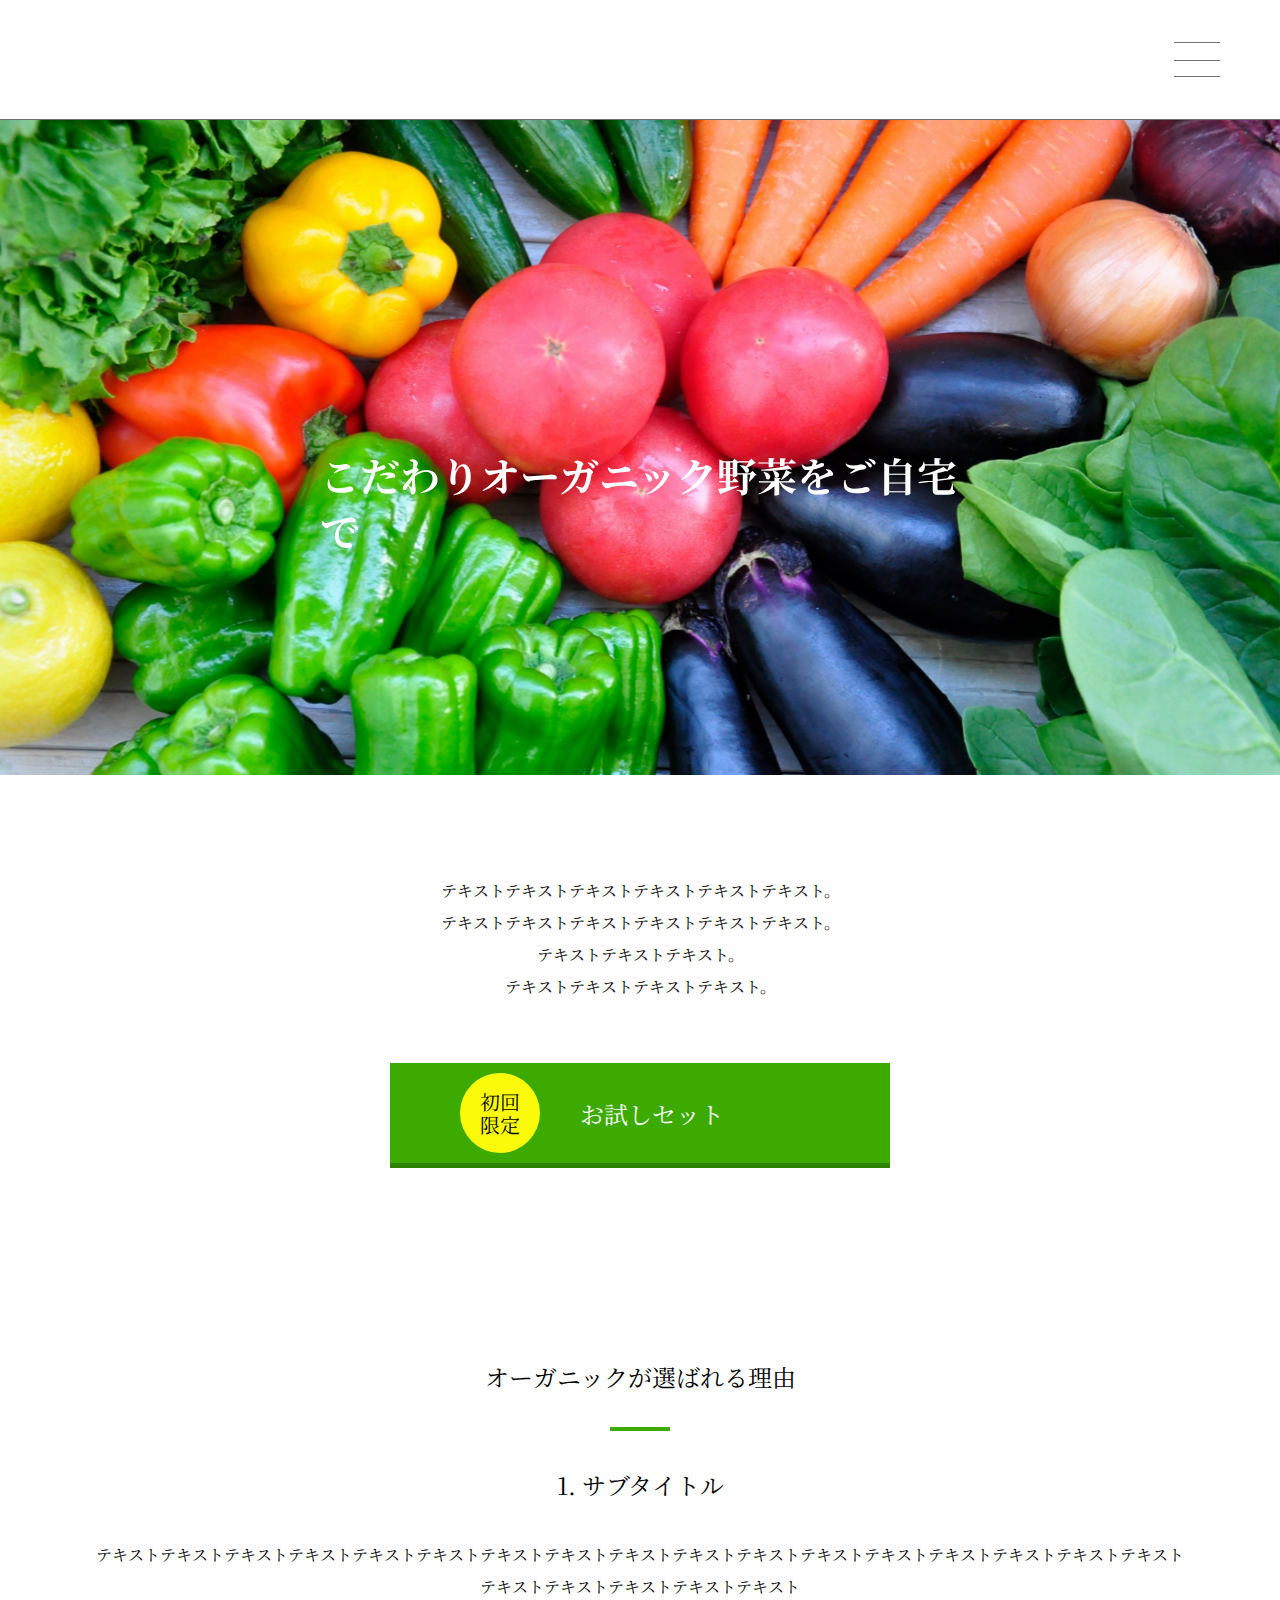
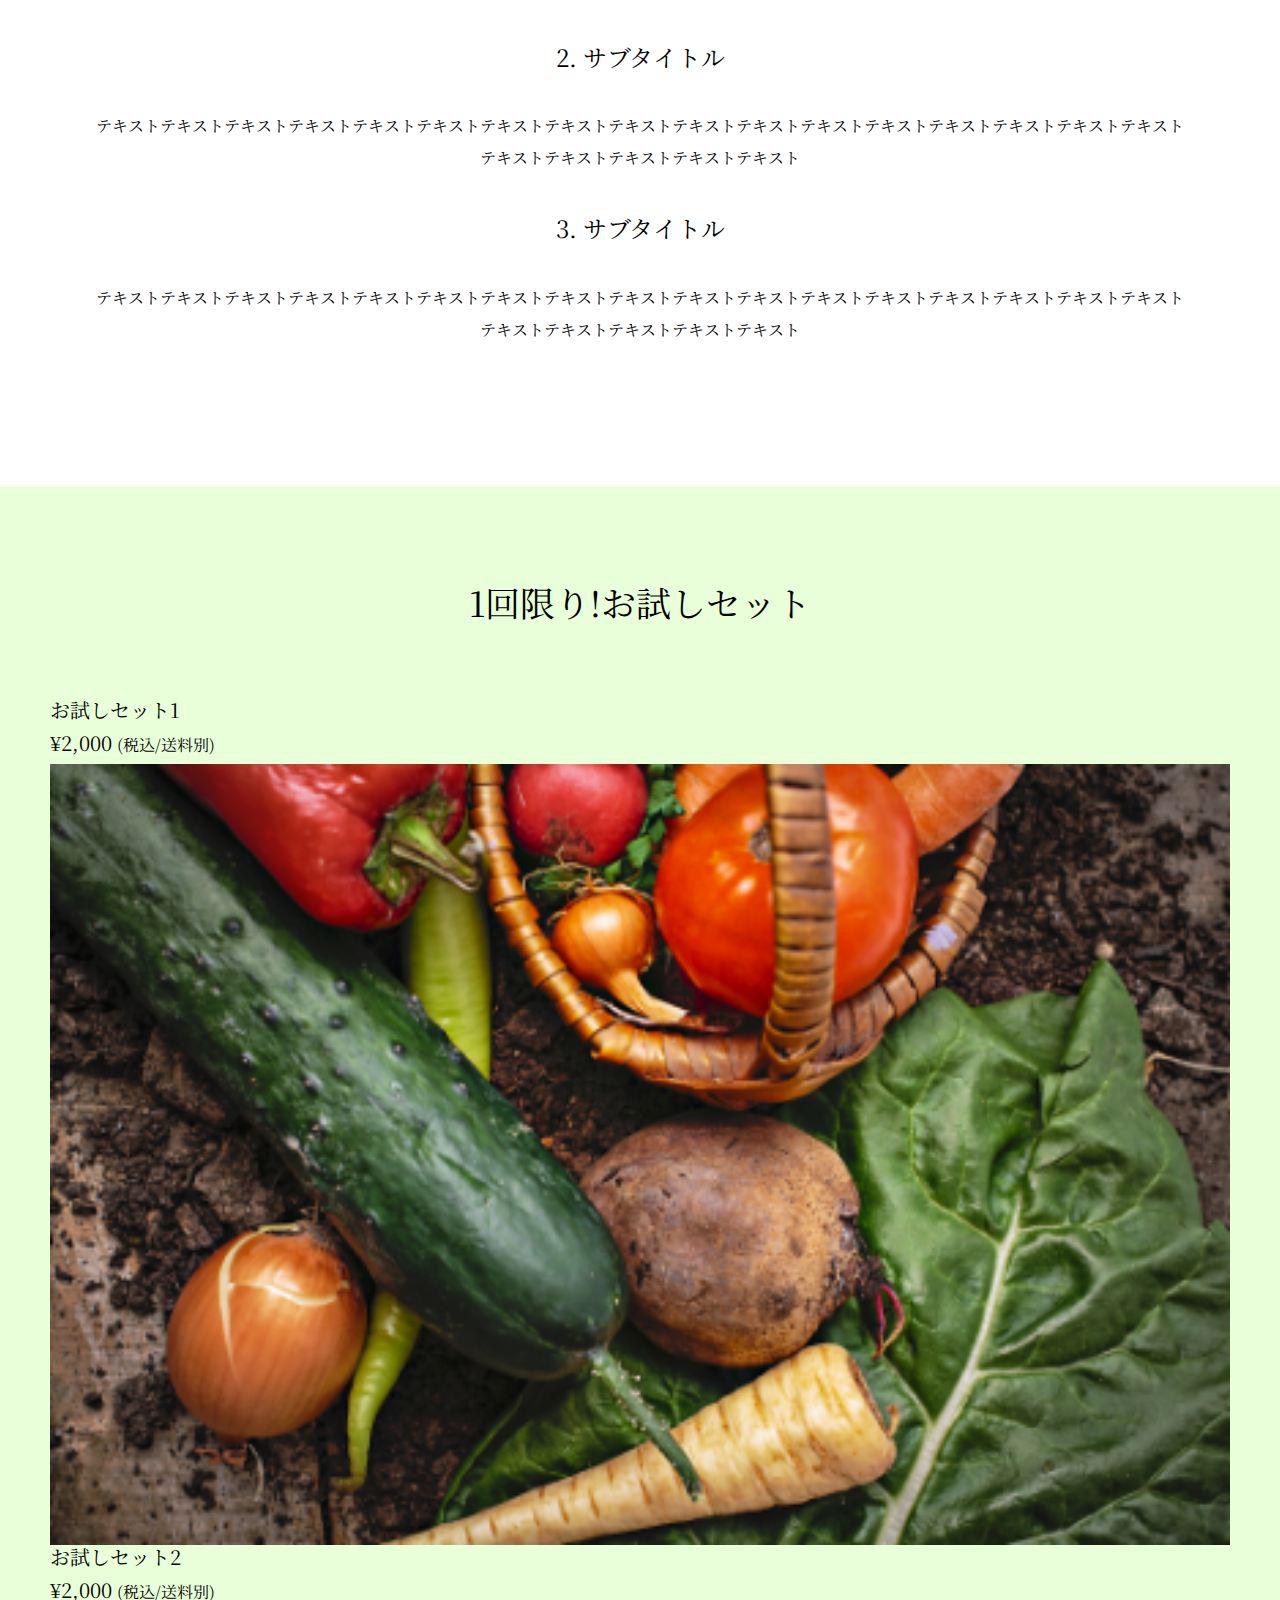
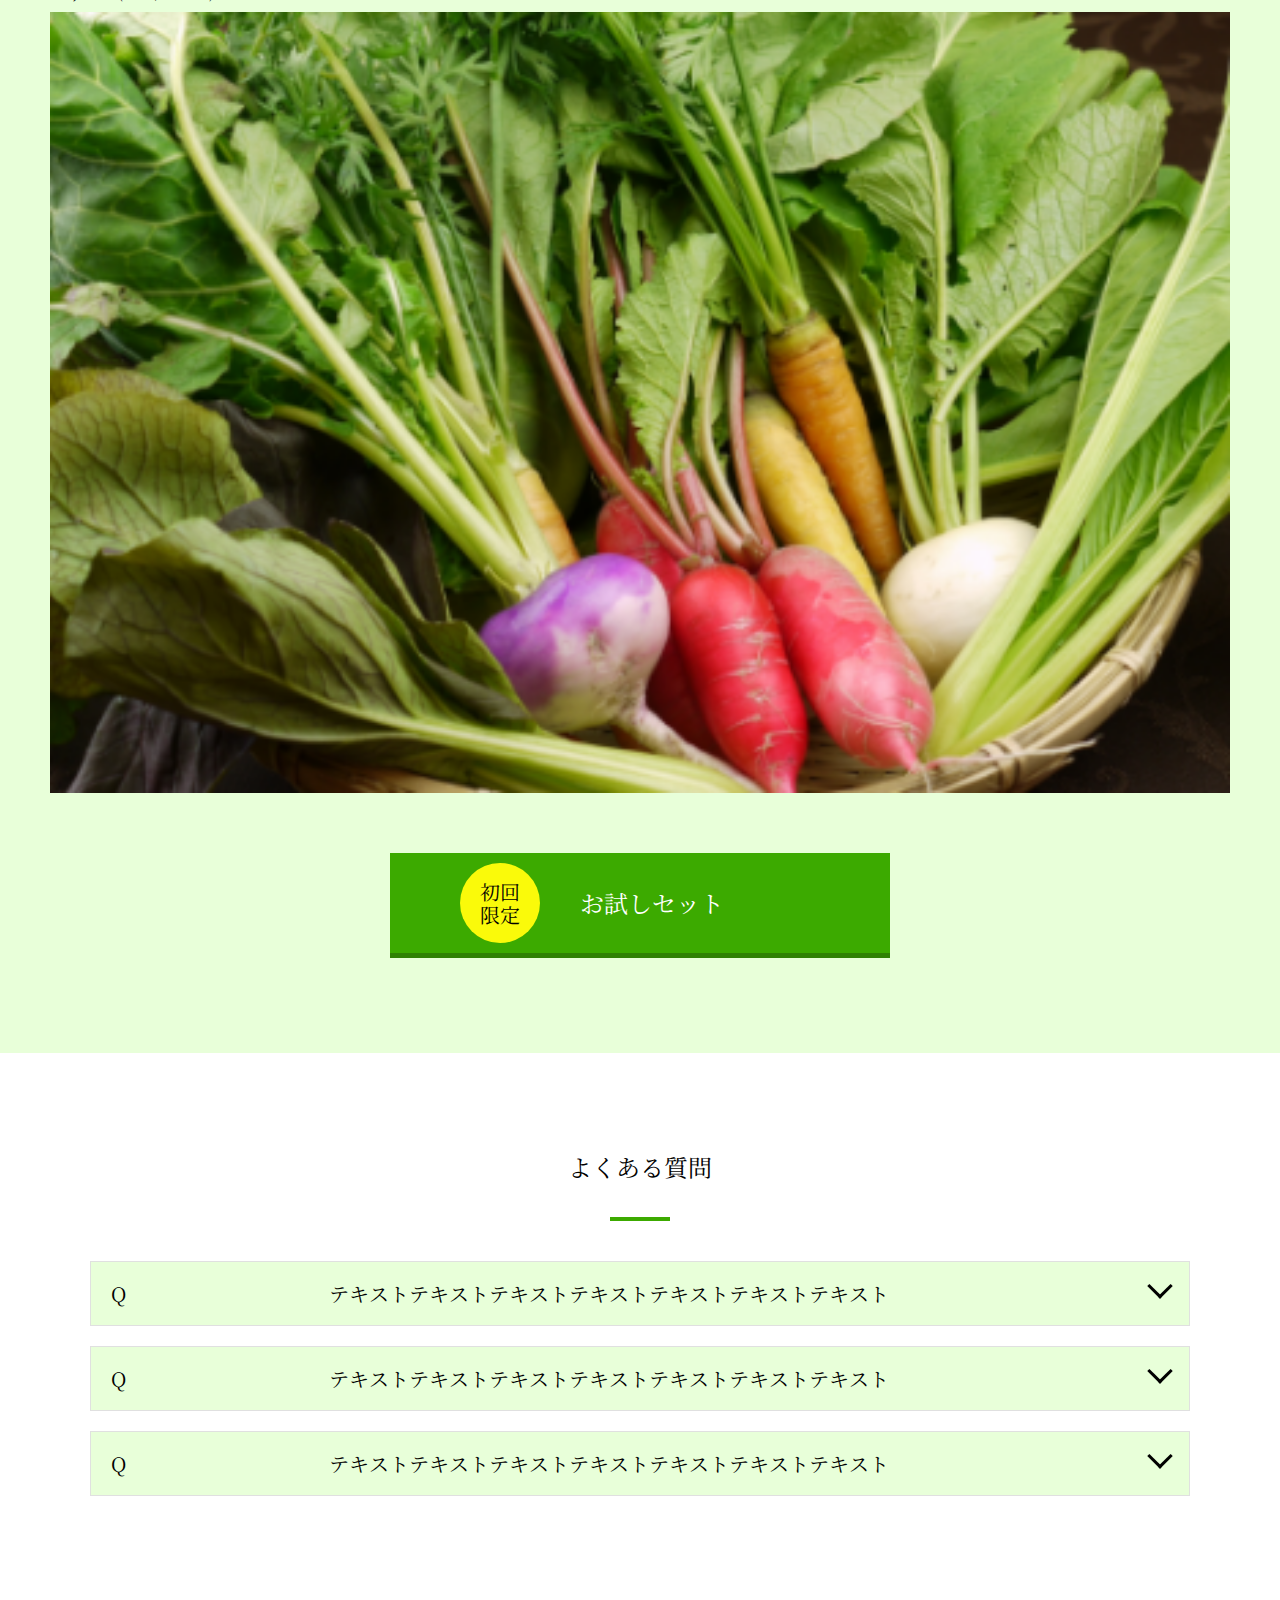
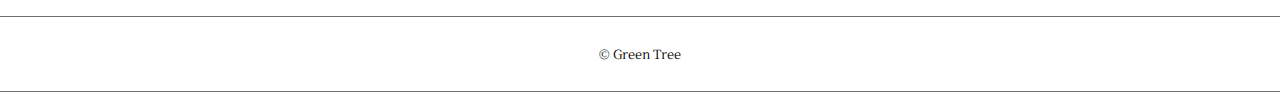
==== commit 6fcbdc2a: "グローバルナビゲーション" ====
--- a/GREENTREE/index.html
+++ b/GREENTREE/index.html
@@ -15,7 +15,7 @@
     <div class="header-logo">
       <a href="#"><img src="./img/favicon.ico" alt=""></a>
     </div>
-    <nav class="header-nav">
+    <nav class="header-nav" id="g-nav">
       <ul class="header-nav-list">
         <li class="header-nav-item">
           <a href="#about">
@@ -31,7 +31,7 @@
               お試しセット
               <p>trial</p>
             </div>
-        </a>
+          </a>
         </li>
         <li class="header-nav-item">
           <a href="#question">
@@ -39,10 +39,11 @@
               よくある質問
               <p>Q&A</p>
             </div>
-        </a>
+          </a>
         </li>
       </ul>
     </nav>
+    <div class="hamburger"><span></span><span></span><span></span></div>
   </header>
   <main>
     <div class="kv">
--- a/GREENTREE/css/style.css
+++ b/GREENTREE/css/style.css
@@ -49,7 +49,7 @@
 /* ヘッダー */
 
 .header {
-  /* position: fixed; */
+  position: fixed;
   top: 0;
   left: 0;
   z-index: 10;
@@ -70,6 +70,11 @@
   display: flex;
 }
 
+.header-nav-item-title:hover {
+  opacity: 50%;
+  transition: 0.5s
+}
+
 .header-nav-item {
   margin-right: 40px;
   text-align: left;
@@ -80,10 +85,15 @@
   font-weight: 700;
 }
 
+.hamburger {
+  display: none;
+}
+
 /* kv */
 
 .kv {
   position: relative;
+  width: 100%;
 }
 
 .kv h1 {
@@ -141,6 +151,10 @@
   box-shadow: 0px 5px 0px #2F8103;
 }
 
+.form-btn:hover {
+  box-shadow: none;
+}
+
 
 .form-btn-circle {
   position: relative;
@@ -185,7 +199,7 @@
   position: absolute;
   bottom: 0;
   left: 50%;
-
+  transform: translate(-50%);
   background-color: #3CAA00;
   width: 60px;
   height: 4px;
@@ -255,11 +269,12 @@
   position: absolute;
   bottom: 0;
   left: 50%;
-
+  transform: translate(-50%);
   background-color: #3CAA00;
   width: 60px;
   height: 4px;
 }
+
 .question-list li {
   width: 700px;
   padding: 15px 20px;
@@ -268,10 +283,13 @@
   border: 1px solid #E0E0E0;
   background-color: #E8FFD9;
   position: relative;
+  flex-wrap: wrap;
 }
 
 .question-contact {
   font-size: 20px;
+  width: 90%;
+  margin-left: 20px;
 }
 
 .question-contact:before {
@@ -291,11 +309,13 @@
   position: absolute;
   left: 20px;
   font-size: 20px;
+  
   }
 
 /* 矢印 */
 
 .question-contact:after {
+  width: 5%;
   position: absolute;
   content:"";
   top: 15px;
@@ -326,3 +346,128 @@
   padding: 30px 0;
 }
 
+@media screen and (max-width: 760px){
+  
+  .header-logo {
+    width: 13%;
+  }
+
+  /* ハンバーガー */
+  /* .header-nav-list { */
+    /* display: none; */
+  }
+
+  /* 三本線 */
+  .hamburger {
+    display: block;
+    position: relative;
+    width: 46px;
+    height: 35px;
+  }
+
+  .hamburger span {
+    position: absolute;
+    left: 0;
+    width: 100%;
+    height: 1px;
+    display: inline-block;
+    background-color: #707070;
+    transition: all 0.5s;
+  }
+
+  .hamburger span:nth-of-type(1){
+    top: 0;
+  }
+
+  .hamburger span:nth-of-type(2){
+    top: 50%;
+  }
+
+  .hamburger span:nth-of-type(3){
+    bottom: 0;
+  }
+
+  /* ×になる */
+  .hamburger.active span:nth-of-type(1){
+    top: 50%;
+    left: 0;
+    transform: translateY(-50%) rotate(-45deg);
+    width: 100%;
+  }
+
+  .hamburger.active span:nth-of-type(2){
+    opacity: 0;
+  }
+
+  .hamburger.active span:nth-of-type(3){
+    bottom:  50%;
+    right:  0;
+    transform: translateY(-50%) rotate(45deg);
+    width: 100%;
+  }
+
+  /* グローバルナビゲーション用 */
+  .header-nav {
+    position: fixed;
+    z-index: -1;
+    opacity: 0;
+    top: 120px;
+    left: 0;
+    width: 100%;
+    background-color: #fff;
+    transition: all 0.5s;
+  }
+
+  .header-nav-list {
+    flex-direction: column;
+    padding: 0 0 40px 0;
+  }
+
+  .header-nav-item {
+    margin: 40px auto 0;
+    text-align: center;
+  }
+
+/* グローバルナビゲーション JSでつけるクラス */
+  #g-nav.open-active {
+    z-index: 999;
+    opacity: 0.8;
+  }
+
+  /* detail  */
+
+  .detail-list {
+    flex-direction: column;
+  }
+
+  .detail-item {
+    width: 100%;
+  }
+
+  .detail-item p {
+    margin: 40px auto 40px;
+  }
+
+  /* trial  */
+
+  .trial-list {
+    flex-direction: column;
+  }
+
+  .trial-item {
+    margin-right: 0;
+  }
+
+  /* Q＆A */
+
+  .question-list li {
+    width: 100%;
+    padding: 20px 10px 20px 15px;
+  }
+
+  .question-contact:after {
+    right: 20px;
+    width: 18px;
+    height: 18px;
+  }
+}